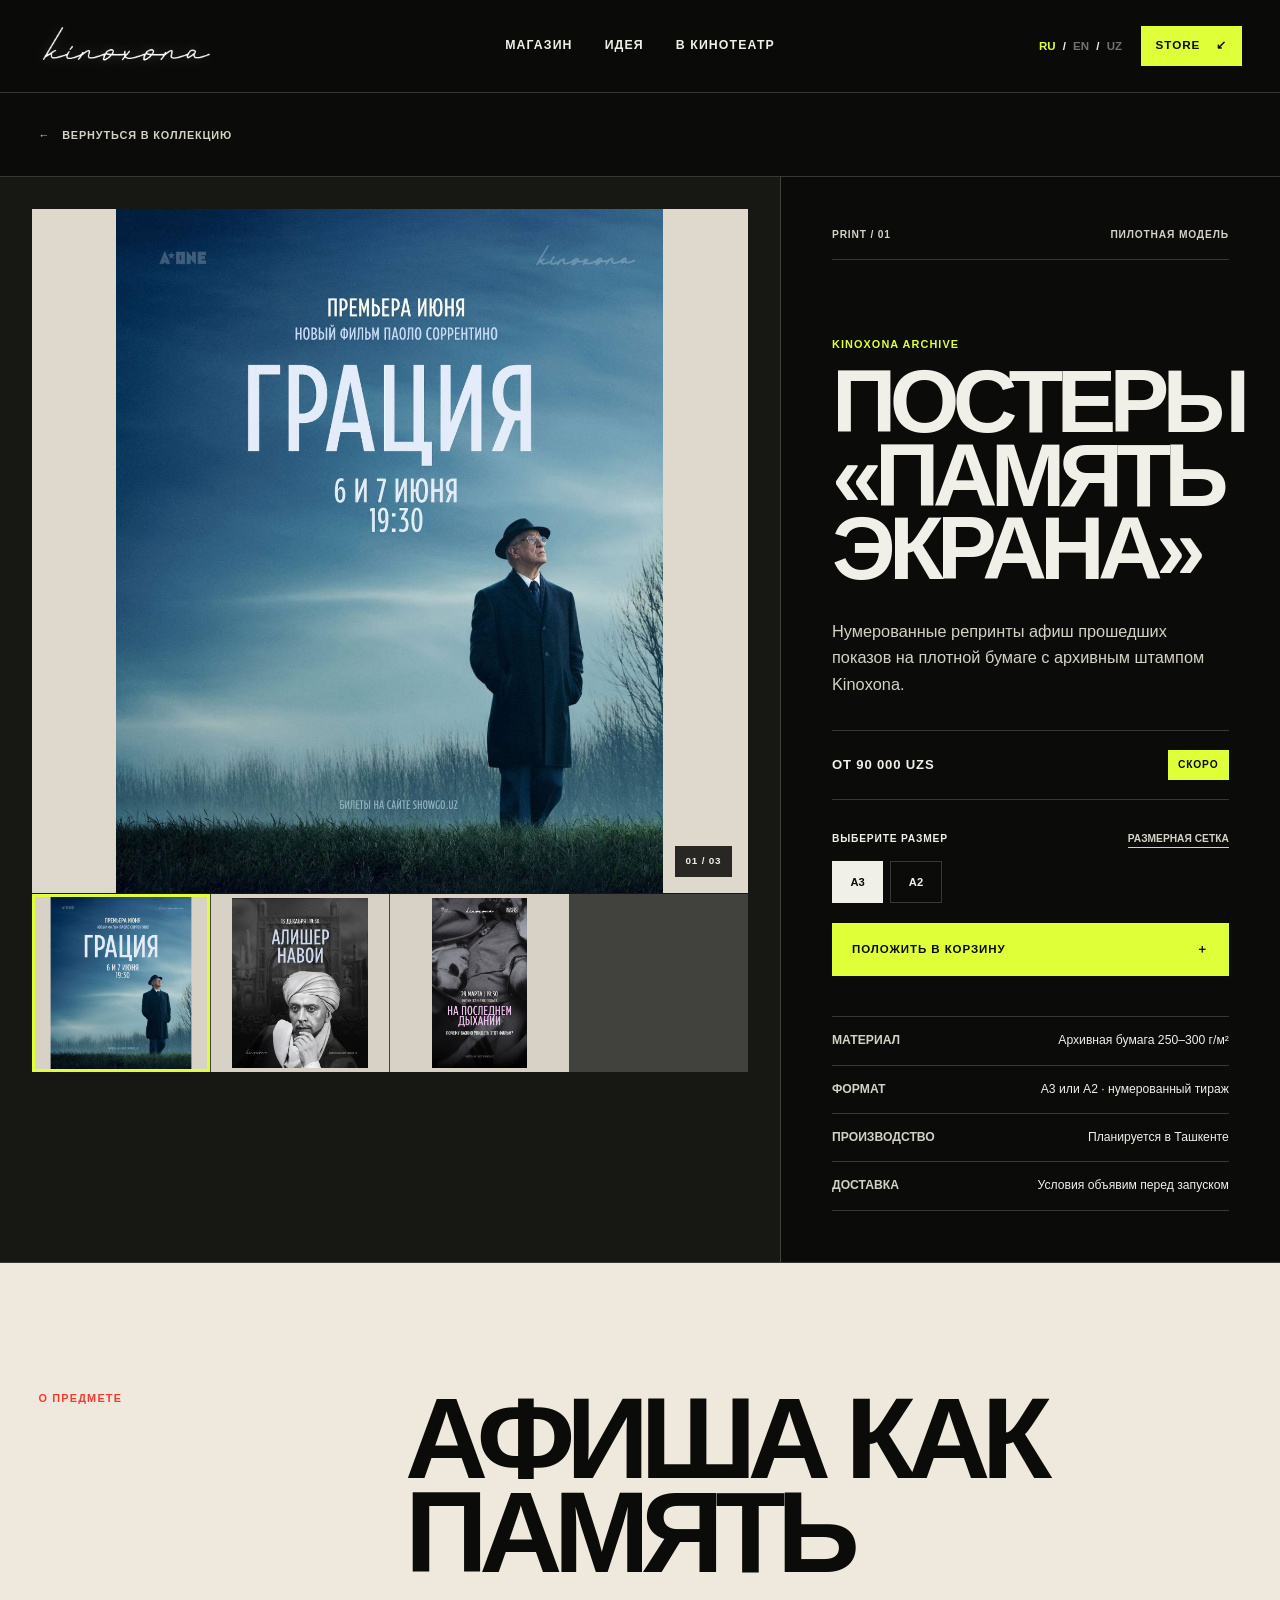
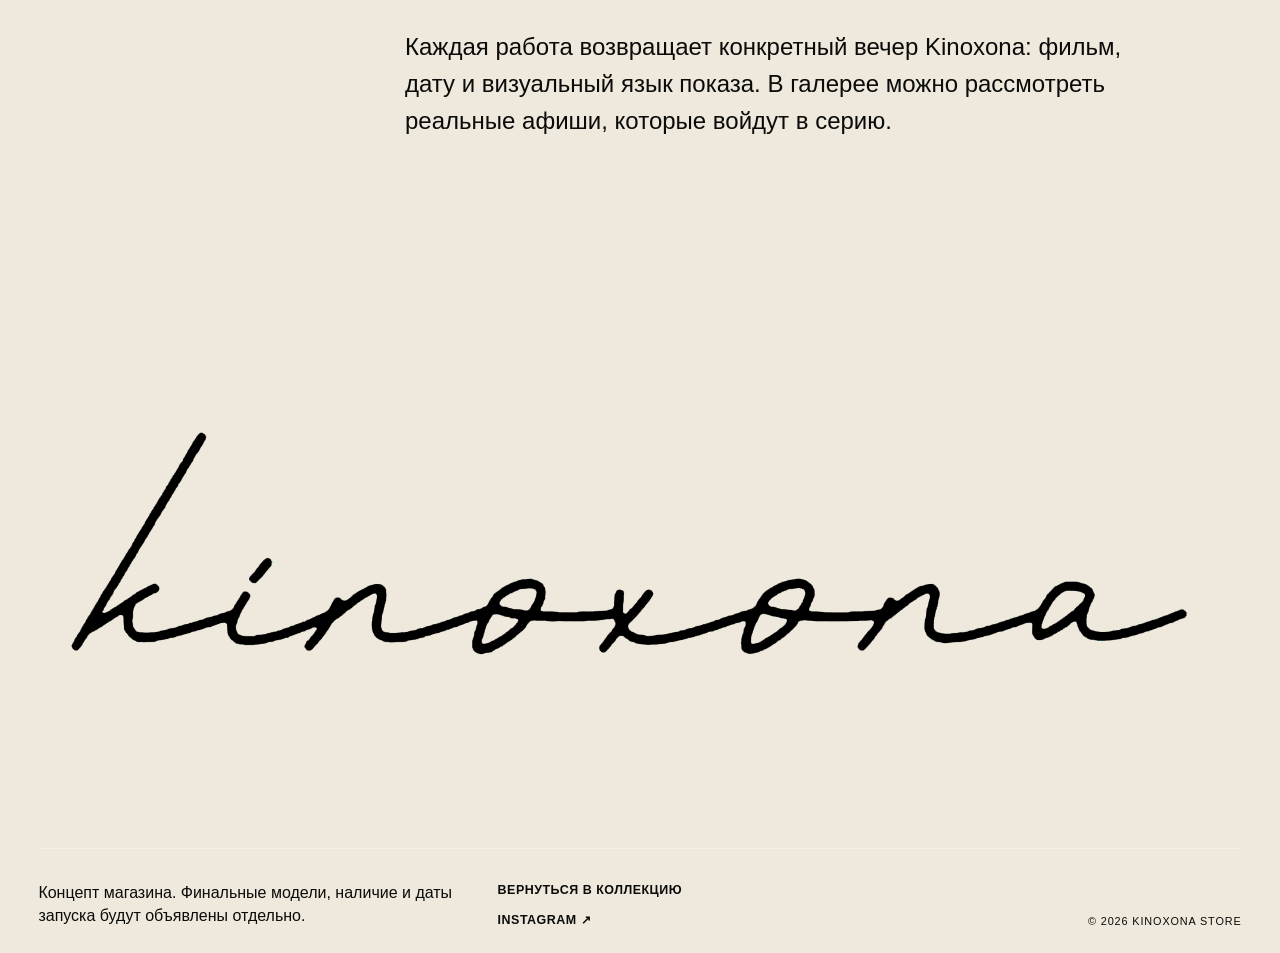
==== product.html @ d168707f "Собрать магазин в три fashion-карточки в ряд" ====
<!doctype html>
<html lang="ru">
  <head>
    <meta charset="UTF-8" />
    <meta name="viewport" content="width=device-width, initial-scale=1.0" />
    <meta name="description" content="Карточка товара Kinoxona Store." />
    <meta name="theme-color" content="#0b0b09" />
    <title>Kinoxona Store — товар</title>
    <link rel="icon" href="assets/kinoxona-logo.png" type="image/png" />
    <link rel="stylesheet" href="styles.css" />
    <link rel="stylesheet" href="store.css?v=20260822-2" />
    <link rel="stylesheet" href="product.css?v=20260822-1" />
    <script src="product.js?v=20260822-1" defer></script>
  </head>
  <body class="store-page product-page">
    <a class="skip-link" href="#product-main" data-i18n="skipContent">К содержанию</a>

    <header class="site-header store-header is-scrolled" data-header>
      <a class="brand" href="index.html" aria-label="Kinoxona — на главную" data-i18n-aria="homeLabel">
        <img src="assets/kinoxona-logo.png" alt="Kinoxona" />
      </a>

      <button class="menu-toggle" type="button" aria-expanded="false" aria-controls="product-nav">
        <span></span><span></span>
        <span class="sr-only" data-i18n="openMenu">Открыть меню</span>
      </button>

      <nav class="main-nav" id="product-nav" aria-label="Основная навигация" data-i18n-aria="mainNavigation">
        <a href="store.html#collection" data-i18n="navStore">Магазин</a>
        <a href="store.html#idea" data-i18n="navIdea">Идея</a>
        <a href="index.html" data-i18n="navCinema">В кинотеатр</a>
      </nav>

      <div class="header-actions">
        <div class="language-switch" aria-label="Language selection">
          <button class="language-button is-active" type="button" data-lang="ru">RU</button>
          <span>/</span>
          <button class="language-button" type="button" data-lang="en">EN</button>
          <span>/</span>
          <button class="language-button" type="button" data-lang="uz">UZ</button>
        </div>
        <a class="ticket-link" href="store.html#collection">
          <span data-i18n="backStoreShort">Store</span>
          <span aria-hidden="true">↙</span>
        </a>
      </div>
    </header>

    <main id="product-main">
      <a class="product-back" href="store.html#collection">
        <span aria-hidden="true">←</span>
        <span data-i18n="backStore">Вернуться в коллекцию</span>
      </a>

      <section class="product-detail" aria-labelledby="product-title">
        <div class="product-gallery" aria-label="Галерея товара" data-i18n-aria="galleryLabel">
          <div class="product-main-image">
            <img id="product-image" src="" alt="" />
            <span class="product-image-count" id="product-image-count">01 / 01</span>
          </div>
          <div class="product-thumbnails" id="product-thumbnails"></div>
        </div>

        <aside class="product-summary">
          <div class="product-summary-meta">
            <span id="product-code">Wear / 09</span>
            <span data-i18n="pilotStatus">Пилотная модель</span>
          </div>
          <p class="product-brand" id="product-brand">Kinoxona Store</p>
          <h1 id="product-title">Товар</h1>
          <p class="product-description" id="product-description"></p>

          <div class="product-price-row">
            <strong id="product-price"></strong>
            <span data-i18n="comingSoon">Скоро</span>
          </div>

          <div class="product-options" id="product-options">
            <div class="product-options-label">
              <span data-i18n="chooseOption">Выберите размер</span>
              <button type="button" data-i18n="sizeGuide">Размерная сетка</button>
            </div>
            <div class="product-option-list" id="product-option-list"></div>
          </div>

          <button class="product-cart-button" id="product-cart-button" type="button">
            <span data-i18n="addToCart">Положить в корзину</span>
            <span aria-hidden="true">＋</span>
          </button>
          <p class="product-cart-note" id="product-cart-note" aria-live="polite" hidden></p>

          <dl class="product-specs">
            <div><dt data-i18n="materialLabel">Материал</dt><dd id="product-material"></dd></div>
            <div><dt data-i18n="formatLabel">Формат</dt><dd id="product-format"></dd></div>
            <div><dt data-i18n="productionLabel">Производство</dt><dd data-i18n="productionValue">Планируется в Ташкенте</dd></div>
            <div><dt data-i18n="deliveryLabel">Доставка</dt><dd data-i18n="deliveryValue">Условия объявим перед запуском</dd></div>
          </dl>
        </aside>
      </section>

      <section class="product-editorial">
        <p class="store-overline" data-i18n="aboutObject">О предмете</p>
        <h2 id="product-story-title"></h2>
        <p id="product-story"></p>
      </section>
    </main>

    <footer class="site-footer store-footer product-footer-site">
      <div class="footer-logo"><img src="assets/kinoxona-logo.png" alt="Kinoxona" /></div>
      <p data-i18n="footerCopy">Концепт магазина. Финальные модели, наличие и даты запуска будут объявлены отдельно.</p>
      <div class="footer-links">
        <a href="store.html#collection" data-i18n="backStore">Вернуться в коллекцию</a>
        <a href="https://www.instagram.com/kinoxona_tfs/" target="_blank" rel="noreferrer">Instagram ↗</a>
      </div>
      <p class="copyright">© <span id="year"></span> Kinoxona Store</p>
    </footer>
  </body>
</html>
---- styles.css ----
:root {
  --ink: #0b0b09;
  --ink-soft: #161612;
  --paper: #f0efe8;
  --paper-muted: #d4d1c5;
  --acid: #dfff38;
  --red: #ff533d;
  --blue: #5558ff;
  --line-dark: rgba(255, 255, 255, 0.18);
  --line-light: rgba(11, 11, 9, 0.2);
  --display: "Arial Narrow", "Helvetica Neue", Arial, sans-serif;
  --body: "Helvetica Neue", Helvetica, Arial, sans-serif;
  --page-pad: clamp(1rem, 3vw, 3.25rem);
  --radius: 0.35rem;
}

* {
  box-sizing: border-box;
}

html {
  scroll-behavior: smooth;
}

body {
  margin: 0;
  background: var(--ink);
  color: var(--paper);
  font-family: var(--body);
  font-size: 16px;
  line-height: 1.45;
  overflow-x: hidden;
}

body.menu-open {
  overflow: hidden;
}

a {
  color: inherit;
  text-decoration: none;
}

button {
  color: inherit;
  font: inherit;
}

img {
  display: block;
  max-width: 100%;
}

.sr-only {
  position: absolute;
  width: 1px;
  height: 1px;
  padding: 0;
  margin: -1px;
  overflow: hidden;
  clip: rect(0, 0, 0, 0);
  white-space: nowrap;
  border: 0;
}

.skip-link {
  position: fixed;
  z-index: 1000;
  top: 0.75rem;
  left: 0.75rem;
  padding: 0.75rem 1rem;
  background: var(--acid);
  color: var(--ink);
  transform: translateY(-150%);
  transition: transform 180ms ease;
}

.skip-link:focus {
  transform: translateY(0);
}

.site-header {
  position: fixed;
  z-index: 100;
  inset: 0 0 auto;
  min-height: 5rem;
  display: grid;
  grid-template-columns: minmax(9rem, 1fr) auto minmax(9rem, 1fr);
  align-items: center;
  gap: 2rem;
  padding: 1rem var(--page-pad);
  border-bottom: 1px solid transparent;
  transition: background-color 250ms ease, border-color 250ms ease, min-height 250ms ease;
}

.site-header.is-scrolled {
  min-height: 4.25rem;
  background: rgba(11, 11, 9, 0.92);
  border-color: var(--line-dark);
  backdrop-filter: blur(14px);
}

.brand {
  width: clamp(8.5rem, 14vw, 13rem);
}

.brand img {
  width: 100%;
  filter: drop-shadow(0 0 0.35rem rgba(255, 255, 255, 0.22));
}

.main-nav {
  display: flex;
  align-items: center;
  gap: clamp(1rem, 2.5vw, 2.5rem);
  font-size: 0.77rem;
  font-weight: 700;
  letter-spacing: 0.09em;
  text-transform: uppercase;
}

.main-nav a,
.footer-links a {
  position: relative;
}

.main-nav a::after,
.footer-links a::after {
  position: absolute;
  content: "";
  right: 0;
  bottom: -0.3rem;
  left: 0;
  height: 1px;
  background: currentColor;
  transform: scaleX(0);
  transform-origin: right;
  transition: transform 220ms ease;
}

.main-nav a:hover::after,
.main-nav a:focus-visible::after,
.footer-links a:hover::after,
.footer-links a:focus-visible::after {
  transform: scaleX(1);
  transform-origin: left;
}

.header-actions {
  justify-self: end;
  display: flex;
  align-items: center;
  gap: 1rem;
}

.language-switch {
  display: flex;
  align-items: center;
  gap: 0.25rem;
  font-size: 0.72rem;
  font-weight: 700;
}

.language-button {
  padding: 0.2rem;
  border: 0;
  background: none;
  opacity: 0.45;
  cursor: pointer;
}

.language-button.is-active {
  opacity: 1;
  color: var(--acid);
}

.ticket-link {
  display: inline-flex;
  align-items: center;
  gap: 1rem;
  min-height: 2.5rem;
  padding: 0 0.9rem;
  background: var(--acid);
  color: var(--ink);
  font-size: 0.73rem;
  font-weight: 800;
  letter-spacing: 0.08em;
  text-transform: uppercase;
  transition: background-color 180ms ease, transform 180ms ease;
}

.ticket-link:hover {
  background: var(--paper);
  transform: translateY(-2px);
}

.menu-toggle {
  display: none;
}

.hero {
  position: relative;
  min-height: 100svh;
  display: flex;
  flex-direction: column;
  justify-content: space-between;
  padding: 7rem var(--page-pad) 2rem;
  overflow: hidden;
  background:
    linear-gradient(120deg, transparent 0 68%, rgba(223, 255, 56, 0.05) 68% 69%, transparent 69%),
    radial-gradient(circle at 74% 24%, rgba(85, 88, 255, 0.2), transparent 29%),
    var(--ink);
}

.hero::before {
  position: absolute;
  content: "";
  inset: 0;
  pointer-events: none;
  opacity: 0.14;
  background-image: url("data:image/svg+xml,%3Csvg viewBox='0 0 180 180' xmlns='http://www.w3.org/2000/svg'%3E%3Cfilter id='n'%3E%3CfeTurbulence type='fractalNoise' baseFrequency='.9' numOctaves='4' stitchTiles='stitch'/%3E%3C/filter%3E%3Crect width='100%25' height='100%25' filter='url(%23n)' opacity='.36'/%3E%3C/svg%3E");
  mix-blend-mode: soft-light;
}

.hero-glow {
  position: absolute;
  width: 34vw;
  aspect-ratio: 1;
  top: 14%;
  right: -8vw;
  border: 1px solid rgba(223, 255, 56, 0.7);
  border-radius: 50%;
  box-shadow:
    0 0 4rem rgba(223, 255, 56, 0.18),
    inset 0 0 5rem rgba(223, 255, 56, 0.12);
}

.hero-glow::before,
.hero-glow::after {
  position: absolute;
  content: "";
  inset: 12%;
  border: 1px solid rgba(240, 239, 232, 0.25);
  border-radius: inherit;
}

.hero-glow::after {
  inset: 31%;
  background: var(--red);
  border: 0;
  box-shadow: 0 0 4rem rgba(255, 83, 61, 0.65);
}

.hero-meta {
  position: relative;
  z-index: 1;
  display: grid;
  grid-template-columns: 1fr auto 1fr;
  align-items: center;
  gap: 2rem;
  padding-top: 1rem;
  color: rgba(240, 239, 232, 0.65);
  font-size: 0.67rem;
  font-weight: 700;
  letter-spacing: 0.12em;
  text-transform: uppercase;
}

.hero-meta span:last-child {
  justify-self: end;
}

.hero-title {
  position: relative;
  z-index: 2;
  width: min(100%, 93rem);
  margin: auto 0;
}

.eyebrow {
  margin: 0 0 1.5rem;
  font-size: 0.7rem;
  font-weight: 800;
  letter-spacing: 0.14em;
  line-height: 1.3;
  text-transform: uppercase;
}

.hero-title .eyebrow {
  max-width: 28rem;
  color: var(--acid);
}

.hero h1 {
  margin: 0;
  font-family: var(--display);
  font-size: clamp(3.8rem, 9.9vw, 10.6rem);
  font-stretch: condensed;
  font-weight: 900;
  letter-spacing: -0.075em;
  line-height: 0.72;
  text-transform: uppercase;
}

.hero h1 span {
  display: block;
}

.hero h1 span:nth-child(2),
.hero h1 span:nth-child(4) {
  margin-left: 11vw;
}

.hero h1 .outline {
  color: transparent;
  -webkit-text-stroke: 1.5px var(--paper);
}

.hero h1 .accent {
  color: var(--red);
}

.hero-bottom {
  position: relative;
  z-index: 2;
  display: grid;
  grid-template-columns: minmax(14rem, 30rem) auto;
  align-items: end;
  justify-content: space-between;
  gap: 2rem;
  padding-top: 2rem;
  border-top: 1px solid var(--line-dark);
}

.hero-bottom > p {
  margin: 0;
  color: rgba(240, 239, 232, 0.72);
}

.hero-cta {
  display: flex;
  gap: 0.65rem;
}

.button {
  display: inline-flex;
  min-height: 3.25rem;
  align-items: center;
  justify-content: space-between;
  gap: 2rem;
  padding: 0 1rem;
  border: 1px solid currentColor;
  border-radius: 0;
  font-size: 0.71rem;
  font-weight: 800;
  letter-spacing: 0.1em;
  text-transform: uppercase;
  cursor: pointer;
  transition: color 180ms ease, background-color 180ms ease, transform 180ms ease;
}

.button:hover,
.button:focus-visible {
  transform: translateY(-3px);
}

.button-primary {
  border-color: var(--acid);
  background: var(--acid);
  color: var(--ink);
}

.button-primary:hover {
  background: var(--paper);
  border-color: var(--paper);
}

.button-ghost {
  color: var(--paper);
}

.button-ghost:hover {
  background: var(--paper);
  color: var(--ink);
}

.button-dark {
  border-color: var(--ink);
  background: var(--ink);
  color: var(--paper);
}

.button-dark:hover {
  background: var(--blue);
  border-color: var(--blue);
}

.ticker {
  position: relative;
  z-index: 4;
  width: 100%;
  overflow: hidden;
  background: var(--acid);
  color: var(--ink);
  border-top: 1px solid var(--ink);
  border-bottom: 1px solid var(--ink);
  font-family: var(--display);
  font-size: clamp(1.1rem, 2.3vw, 2rem);
  font-weight: 900;
  letter-spacing: -0.02em;
  line-height: 1;
  text-transform: uppercase;
}

.ticker-track {
  width: max-content;
  display: flex;
  animation: ticker 28s linear infinite;
}

.ticker span {
  display: block;
  padding: 0.75rem 1rem 0.65rem 0;
}

@keyframes ticker {
  to {
    transform: translateX(-50%);
  }
}

.section-dark,
.section-light,
.section-red {
  position: relative;
  padding: clamp(5rem, 10vw, 10rem) var(--page-pad);
}

.section-dark {
  background: var(--ink);
  color: var(--paper);
}

.section-light {
  background: var(--paper);
  color: var(--ink);
}

.section-red {
  background: var(--red);
  color: var(--ink);
}

.section-heading {
  display: grid;
  grid-template-columns: 4rem minmax(0, 1fr) minmax(14rem, 25rem);
  gap: clamp(1.5rem, 4vw, 5rem);
  align-items: start;
  padding-bottom: clamp(3rem, 7vw, 6rem);
}

.section-number {
  margin: 0;
  font-size: 0.7rem;
  font-weight: 800;
  letter-spacing: 0.12em;
}

.section-heading h2 {
  margin: 0;
  font-family: var(--display);
  font-size: clamp(3rem, 7vw, 7.7rem);
  font-weight: 900;
  letter-spacing: -0.07em;
  line-height: 0.82;
  text-transform: uppercase;
}

.section-heading .eyebrow {
  color: currentColor;
  opacity: 0.64;
}

.section-intro {
  align-self: end;
  margin: 0;
  font-size: clamp(1rem, 1.5vw, 1.25rem);
}

.program-feature {
  display: grid;
  grid-template-columns: minmax(18rem, 0.9fr) minmax(20rem, 1.1fr);
  border-top: 1px solid var(--line-dark);
  border-bottom: 1px solid var(--line-dark);
}

.program-poster {
  position: relative;
  margin: 0;
  min-height: clamp(30rem, 52vw, 48rem);
  overflow: hidden;
  background: var(--blue);
  color: var(--paper);
}

.program-poster-photo {
  background: var(--ink-soft);
}

.program-poster-photo img {
  position: absolute;
  inset: 0;
  width: 100%;
  height: 100%;
  object-fit: cover;
}

.program-poster-photo::before {
  z-index: 1;
  opacity: 0.2;
  mix-blend-mode: soft-light;
}

.program-poster-photo::after {
  position: absolute;
  z-index: 2;
  content: "";
  inset: 0;
  background: linear-gradient(180deg, transparent 55%, rgba(11, 11, 9, 0.82));
  pointer-events: none;
}

.program-poster-photo figcaption {
  position: absolute;
  z-index: 3;
  right: 1.25rem;
  bottom: 1.25rem;
  left: 1.25rem;
  color: var(--paper);
  font-size: 0.67rem;
  font-weight: 800;
  letter-spacing: 0.12em;
  text-transform: uppercase;
}

.program-poster::before {
  position: absolute;
  content: "";
  inset: 0;
  background:
    repeating-linear-gradient(90deg, transparent 0 8%, rgba(255, 255, 255, 0.12) 8% calc(8% + 1px)),
    repeating-linear-gradient(0deg, transparent 0 8%, rgba(255, 255, 255, 0.1) 8% calc(8% + 1px));
}

.program-poster strong {
  position: absolute;
  z-index: 2;
  bottom: 1.25rem;
  left: 1.25rem;
  font-family: var(--display);
  font-size: clamp(5rem, 12vw, 12rem);
  font-weight: 900;
  letter-spacing: -0.1em;
  line-height: 0.66;
}

.program-poster small {
  position: absolute;
  z-index: 2;
  top: 1.25rem;
  right: 1.25rem;
  font-size: 0.7rem;
  font-weight: 800;
  letter-spacing: 0.15em;
}

.poster-orbit {
  position: absolute;
  z-index: 1;
  border: 2px solid var(--acid);
  border-radius: 50%;
}

.orbit-one {
  width: 70%;
  aspect-ratio: 1;
  top: 7%;
  right: -25%;
}

.orbit-two {
  width: 36%;
  aspect-ratio: 1;
  top: 22%;
  right: -8%;
}

.poster-dot {
  position: absolute;
  z-index: 2;
  width: 17%;
  aspect-ratio: 1;
  top: 31%;
  right: 1.5%;
  background: var(--red);
  border-radius: 50%;
  box-shadow: 0 0 3rem rgba(255, 83, 61, 0.62);
}

.program-info {
  display: flex;
  flex-direction: column;
  justify-content: center;
  padding: clamp(2rem, 6vw, 7rem);
}

.program-kicker {
  margin: 0 0 1rem;
  color: var(--acid);
  font-size: 0.7rem;
  font-weight: 800;
  letter-spacing: 0.15em;
  text-transform: uppercase;
}

.program-info h3 {
  max-width: 15ch;
  margin: 0 0 2rem;
  font-family: var(--display);
  font-size: clamp(2.8rem, 5vw, 6rem);
  font-weight: 900;
  letter-spacing: -0.065em;
  line-height: 0.86;
  text-transform: uppercase;
}

.program-info > p:not(.program-kicker) {
  max-width: 39rem;
  margin: 0 0 3rem;
  color: rgba(240, 239, 232, 0.7);
  font-size: clamp(1rem, 1.45vw, 1.25rem);
}

.program-details {
  display: grid;
  grid-template-columns: repeat(3, 1fr);
  margin-bottom: 3rem;
  border-top: 1px solid var(--line-dark);
  border-bottom: 1px solid var(--line-dark);
}

.program-details div {
  padding: 1.1rem 1rem 1.1rem 0;
}

.program-details div + div {
  padding-left: 1rem;
  border-left: 1px solid var(--line-dark);
}

.program-details span,
.detail-label {
  display: block;
  margin-bottom: 0.55rem;
  color: rgba(240, 239, 232, 0.5);
  font-size: 0.63rem;
  font-weight: 800;
  letter-spacing: 0.12em;
  text-transform: uppercase;
}

.program-details strong {
  display: block;
  font-size: 0.88rem;
}

.text-link {
  width: fit-content;
  display: flex;
  align-items: center;
  gap: 2rem;
  padding-bottom: 0.35rem;
  border-bottom: 1px solid;
  color: var(--acid);
  font-size: 0.72rem;
  font-weight: 800;
  letter-spacing: 0.11em;
  text-transform: uppercase;
}

.archive-grid {
  display: grid;
  grid-template-columns: repeat(3, minmax(0, 1fr));
  border-top: 1px solid var(--line-light);
  border-left: 1px solid var(--line-light);
}

.screening-card {
  position: relative;
  width: 100%;
  min-height: clamp(25rem, 38vw, 38rem);
  display: flex;
  flex-direction: column;
  justify-content: space-between;
  padding: 1.1rem;
  overflow: hidden;
  appearance: none;
  border-top: 0;
  border-left: 0;
  border-right: 1px solid var(--line-light);
  border-bottom: 1px solid var(--line-light);
  border-radius: 0;
  color: var(--paper);
  cursor: pointer;
  font: inherit;
  isolation: isolate;
  text-align: left;
}

.screening-card:focus-visible {
  z-index: 3;
  outline: 3px solid var(--acid);
  outline-offset: -3px;
}

.screening-card::before,
.screening-card::after {
  position: absolute;
  content: "";
  z-index: -1;
}

.screening-card::before {
  inset: 0;
  background: var(--card-color, var(--blue));
}

.screening-card::after {
  width: 78%;
  aspect-ratio: 1;
  right: -31%;
  bottom: 15%;
  border: 2px solid var(--card-accent, var(--acid));
  border-radius: 50%;
  box-shadow: 0 0 0 2rem rgba(255, 255, 255, 0.04), 0 0 0 5rem rgba(255, 255, 255, 0.025);
}

.screening-card:nth-child(4n + 1) {
  --card-color: #4b4ef2;
  --card-accent: #dfff38;
}

.screening-card:nth-child(4n + 2) {
  --card-color: #e54632;
  --card-accent: #11110e;
}

.screening-card:nth-child(4n + 3) {
  --card-color: #171711;
  --card-accent: #dfff38;
}

.screening-card:nth-child(4n + 4) {
  --card-color: #d8ff40;
  --card-accent: #5558ff;
  color: var(--ink);
}

.screening-card-photo {
  background: var(--ink);
  color: var(--paper);
}

.screening-card-photo::before {
  background: transparent;
}

.screening-card-photo::after {
  display: none;
}

.card-image,
.card-shade {
  position: absolute;
  inset: 0;
  width: 100%;
  height: 100%;
}

.card-image {
  z-index: 0;
  object-fit: cover;
  transition: transform 600ms cubic-bezier(0.22, 1, 0.36, 1);
}

.card-shade {
  z-index: 1;
  background: linear-gradient(180deg, rgba(11, 11, 9, 0.36), rgba(11, 11, 9, 0.04) 35%, rgba(11, 11, 9, 0.88));
}

.screening-card-photo:hover .card-image {
  transform: scale(1.035);
}

.screening-card-photo.image-missing::before {
  background: var(--card-color, var(--blue));
}

.screening-card-photo.image-missing::after {
  display: block;
}

.screening-card.image-missing .card-image,
.screening-card.image-missing .card-shade {
  display: none;
}

.card-top,
.card-bottom {
  position: relative;
  z-index: 2;
}

.card-top {
  display: flex;
  justify-content: space-between;
  gap: 1rem;
  font-size: 0.65rem;
  font-weight: 800;
  letter-spacing: 0.1em;
  text-transform: uppercase;
}

.card-index {
  opacity: 0.64;
}

.screening-card h3 {
  max-width: 10ch;
  margin: 0 0 0.75rem;
  font-family: var(--display);
  font-size: clamp(2.55rem, 4.5vw, 5.2rem);
  font-weight: 900;
  letter-spacing: -0.075em;
  line-height: 0.82;
  overflow-wrap: anywhere;
  text-transform: uppercase;
}

.card-meta {
  max-width: 85%;
  margin: 0;
  font-size: 0.84rem;
}

.card-open {
  display: inline-block;
  margin-top: 1rem;
  font-size: 0.62rem;
  font-weight: 800;
  letter-spacing: 0.08em;
  opacity: 0;
  text-transform: uppercase;
  transform: translateY(0.35rem);
  transition: opacity 180ms ease, transform 180ms ease;
}

.screening-card:hover .card-open,
.screening-card:focus-visible .card-open {
  opacity: 1;
  transform: translateY(0);
}

.card-note {
  display: inline-block;
  margin-bottom: 1rem;
  padding: 0.3rem 0.45rem;
  background: currentColor;
  color: var(--card-color, var(--blue));
  font-size: 0.58rem;
  font-weight: 800;
  letter-spacing: 0.09em;
  text-transform: uppercase;
}

.archive-actions {
  display: flex;
  align-items: center;
  justify-content: space-between;
  gap: 2rem;
  margin-top: 2rem;
}

.archive-actions p {
  max-width: 28rem;
  margin: 0;
  color: rgba(11, 11, 9, 0.57);
  font-size: 0.8rem;
}

body.dialog-open {
  overflow: hidden;
}

.screening-dialog {
  width: min(94vw, 78rem);
  max-width: none;
  max-height: min(92dvh, 58rem);
  padding: 0;
  overflow: auto;
  border: 0;
  background: var(--paper);
  color: var(--ink);
  box-shadow: 0 2rem 7rem rgba(0, 0, 0, 0.45);
}

.screening-dialog::backdrop {
  background: rgba(11, 11, 9, 0.78);
  backdrop-filter: blur(0.35rem);
}

.dialog-layout {
  display: grid;
  grid-template-columns: minmax(18rem, 0.82fr) minmax(0, 1.18fr);
  min-height: min(46rem, 88dvh);
}

.dialog-poster {
  position: relative;
  min-height: 34rem;
  margin: 0;
  overflow: hidden;
  background: var(--ink);
}

.dialog-poster img {
  position: absolute;
  inset: 0;
  width: 100%;
  height: 100%;
  object-fit: cover;
}

.dialog-content {
  position: relative;
  display: flex;
  flex-direction: column;
  padding: clamp(4.75rem, 7vw, 7rem) clamp(1.5rem, 5vw, 5.5rem) clamp(2rem, 5vw, 5rem);
}

.dialog-close {
  position: absolute;
  top: 1.25rem;
  right: 1.25rem;
  display: inline-flex;
  align-items: center;
  gap: 0.8rem;
  padding: 0;
  border: 0;
  background: transparent;
  color: inherit;
  cursor: pointer;
  font: inherit;
  font-size: 0.68rem;
  font-weight: 800;
  letter-spacing: 0.08em;
  text-transform: uppercase;
}

.dialog-close span:last-child {
  font-size: 2rem;
  font-weight: 400;
  line-height: 0.5;
}

.dialog-eyebrow {
  margin: 0 0 1.2rem;
  color: var(--red);
  font-size: 0.7rem;
  font-weight: 800;
  letter-spacing: 0.1em;
  text-transform: uppercase;
}

.screening-dialog h2 {
  max-width: 12ch;
  margin: 0;
  font-family: var(--display);
  font-size: clamp(3.3rem, 7vw, 7.5rem);
  font-weight: 900;
  letter-spacing: -0.075em;
  line-height: 0.82;
  overflow-wrap: anywhere;
  text-transform: uppercase;
}

.dialog-facts {
  display: grid;
  grid-template-columns: repeat(3, minmax(0, 1fr));
  gap: 1rem;
  margin: clamp(2.2rem, 5vw, 4.5rem) 0 0;
  padding: 1rem 0;
  border-top: 1px solid var(--line-dark);
  border-bottom: 1px solid var(--line-dark);
}

.dialog-facts div {
  min-width: 0;
}

.dialog-facts dt {
  margin-bottom: 0.35rem;
  font-size: 0.58rem;
  font-weight: 800;
  letter-spacing: 0.09em;
  opacity: 0.55;
  text-transform: uppercase;
}

.dialog-facts dd {
  margin: 0;
  font-size: 0.82rem;
  font-weight: 700;
}

.dialog-description {
  max-width: 42rem;
  margin: clamp(2rem, 4vw, 3rem) 0;
  font-size: clamp(1rem, 1.45vw, 1.25rem);
  line-height: 1.55;
}

.dialog-source {
  margin-top: auto;
  align-self: flex-start;
}

@media (max-width: 760px) {
  .card-open {
    opacity: 0.8;
    transform: none;
  }

  .screening-dialog {
    width: 96vw;
    max-height: 94dvh;
  }

  .dialog-layout {
    grid-template-columns: 1fr;
    min-height: 0;
  }

  .dialog-poster {
    min-height: 54vh;
  }

  .dialog-content {
    padding: 4.5rem 1.25rem 2rem;
  }

  .screening-dialog h2 {
    font-size: clamp(3.2rem, 17vw, 5.5rem);
  }

  .dialog-facts {
    grid-template-columns: 1fr 1fr;
  }

  .dialog-facts div:last-child {
    grid-column: 1 / -1;
  }
}

.about-grid {
  display: grid;
  grid-template-columns: minmax(18rem, 0.95fr) minmax(22rem, 1.05fr);
  gap: clamp(3rem, 8vw, 9rem);
  padding-top: 2rem;
  border-top: 1px solid rgba(11, 11, 9, 0.35);
}

.about-copy {
  max-width: 44rem;
}

.about-copy p {
  margin: 0 0 1.5rem;
  font-size: clamp(1rem, 1.5vw, 1.3rem);
}

.about-copy .lead {
  margin-bottom: 2.5rem;
  font-family: var(--display);
  font-size: clamp(2rem, 3.8vw, 4rem);
  font-weight: 800;
  letter-spacing: -0.045em;
  line-height: 0.98;
}

.facts {
  display: grid;
  grid-template-columns: repeat(2, 1fr);
  border-top: 1px solid rgba(11, 11, 9, 0.35);
  border-left: 1px solid rgba(11, 11, 9, 0.35);
}

.facts article {
  min-height: 13rem;
  display: flex;
  flex-direction: column;
  justify-content: space-between;
  padding: 1.25rem;
  border-right: 1px solid rgba(11, 11, 9, 0.35);
  border-bottom: 1px solid rgba(11, 11, 9, 0.35);
}

.facts strong {
  font-family: var(--display);
  font-size: clamp(4rem, 8vw, 8rem);
  font-weight: 900;
  letter-spacing: -0.08em;
  line-height: 0.8;
}

.facts span {
  max-width: 12rem;
  font-size: 0.76rem;
  font-weight: 700;
  letter-spacing: 0.05em;
  text-transform: uppercase;
}

.about-photo {
  position: relative;
  min-height: clamp(28rem, 58vw, 58rem);
  margin: clamp(4rem, 8vw, 8rem) 0 0;
  overflow: hidden;
  background: var(--ink);
}

.about-photo::after {
  position: absolute;
  content: "";
  inset: 0;
  background: linear-gradient(180deg, transparent 52%, rgba(11, 11, 9, 0.82));
}

.about-photo img {
  position: absolute;
  inset: 0;
  width: 100%;
  height: 100%;
  object-fit: cover;
}

.about-photo figcaption {
  position: absolute;
  z-index: 1;
  right: 1.25rem;
  bottom: 1.25rem;
  left: 1.25rem;
  color: var(--paper);
  font-size: 0.7rem;
  font-weight: 800;
  letter-spacing: 0.12em;
  text-transform: uppercase;
}

.manifesto {
  max-width: 15ch;
  margin: clamp(5rem, 11vw, 11rem) 0 0 auto;
  font-family: var(--display);
  font-size: clamp(2.8rem, 7vw, 8rem);
  font-weight: 900;
  letter-spacing: -0.07em;
  line-height: 0.9;
  text-align: right;
  text-transform: uppercase;
}

.visit-grid {
  display: grid;
  grid-template-columns: minmax(18rem, 1.15fr) minmax(18rem, 0.85fr);
  border-top: 1px solid var(--line-dark);
  border-bottom: 1px solid var(--line-dark);
}

.map-card {
  position: relative;
  min-height: clamp(30rem, 52vw, 48rem);
  overflow: hidden;
  background: var(--acid);
  color: var(--ink);
}

.map-lines {
  position: absolute;
  inset: -10%;
  opacity: 0.45;
  background:
    linear-gradient(28deg, transparent 0 21%, var(--ink) 21% 21.3%, transparent 21.3% 54%, var(--ink) 54% 54.25%, transparent 54.25%),
    linear-gradient(112deg, transparent 0 28%, var(--ink) 28% 28.25%, transparent 28.25% 69%, var(--ink) 69% 69.3%, transparent 69.3%),
    repeating-radial-gradient(circle at 63% 48%, transparent 0 3.5rem, var(--ink) 3.5rem 3.56rem, transparent 3.56rem 6.5rem);
}

.map-pin {
  position: absolute;
  z-index: 2;
  top: 47%;
  left: 62%;
  width: clamp(6rem, 10vw, 10rem);
  aspect-ratio: 1;
  display: grid;
  place-items: center;
  background: var(--red);
  border-radius: 50% 50% 50% 0;
  box-shadow: 0 0 3rem rgba(255, 83, 61, 0.45);
  transform: rotate(-45deg) translate(-50%, -50%);
  transform-origin: left top;
}

.map-pin span {
  width: 25%;
  aspect-ratio: 1;
  background: var(--ink);
  border-radius: 50%;
}

.map-card p,
.map-card a {
  position: absolute;
  z-index: 3;
  margin: 0;
  font-size: 0.72rem;
  font-weight: 800;
  letter-spacing: 0.1em;
  text-transform: uppercase;
}

.map-card p {
  top: 1.25rem;
  left: 1.25rem;
}

.map-card a {
  right: 1.25rem;
  bottom: 1.25rem;
  padding-bottom: 0.25rem;
  border-bottom: 1px solid;
}

.visit-details {
  display: grid;
  align-content: center;
  padding: clamp(2rem, 6vw, 7rem);
}

.visit-details > div {
  padding: 1.5rem 0;
  border-bottom: 1px solid var(--line-dark);
}

.visit-details p,
.visit-details a {
  margin: 0;
  font-size: clamp(1rem, 1.5vw, 1.25rem);
}

.visit-details > div:nth-child(2) a {
  font-family: var(--display);
  font-size: clamp(2rem, 3.5vw, 4rem);
  font-weight: 900;
  letter-spacing: -0.04em;
}

.visit-links {
  display: flex;
  flex-wrap: wrap;
  gap: 1rem 2rem;
  border-bottom: 0 !important;
}

.visit-links a {
  color: var(--acid);
  font-size: 0.72rem;
  font-weight: 800;
  letter-spacing: 0.1em;
  text-transform: uppercase;
}

.site-footer {
  display: grid;
  grid-template-columns: 1.2fr 1fr 1fr;
  gap: 2rem;
  padding: clamp(3rem, 7vw, 6rem) var(--page-pad) 1.5rem;
  background: var(--blue);
  color: var(--paper);
}

.footer-logo {
  grid-column: 1 / -1;
  padding-bottom: clamp(3rem, 7vw, 7rem);
  border-bottom: 1px solid rgba(255, 255, 255, 0.3);
}

.footer-logo img {
  width: 100%;
  filter: drop-shadow(0 0 1rem rgba(255, 255, 255, 0.25));
}

.site-footer > p {
  margin: 0;
}

.footer-links {
  display: flex;
  flex-direction: column;
  align-items: flex-start;
  gap: 0.75rem;
  font-size: 0.78rem;
  font-weight: 700;
  letter-spacing: 0.04em;
  text-transform: uppercase;
}

.copyright {
  align-self: end;
  justify-self: end;
  font-size: 0.68rem;
  letter-spacing: 0.08em;
  text-transform: uppercase;
}

.reveal {
  opacity: 0;
  transform: translateY(2rem);
  transition: opacity 650ms ease, transform 650ms cubic-bezier(0.22, 1, 0.36, 1);
}

.reveal.is-visible {
  opacity: 1;
  transform: translateY(0);
}

@media (max-width: 980px) {
  .site-header {
    grid-template-columns: 1fr auto 1fr;
  }

  .main-nav {
    gap: 1rem;
  }

  .main-nav a {
    font-size: 0.66rem;
  }

  .language-switch {
    position: fixed;
    right: 4.5rem;
    top: 1.15rem;
    z-index: 20;
    display: flex;
    padding: 0.25rem 0.4rem;
    background: rgba(10, 10, 10, 0.78);
    backdrop-filter: blur(8px);
  }

  .hero h1 span:nth-child(2),
  .hero h1 span:nth-child(4) {
    margin-left: 5vw;
  }

  .section-heading {
    grid-template-columns: 3rem 1fr;
  }

  .section-intro {
    grid-column: 2;
    max-width: 35rem;
  }

  .program-feature,
  .about-grid,
  .visit-grid {
    grid-template-columns: 1fr;
  }

  .program-poster,
  .map-card {
    min-height: 35rem;
  }

  .archive-grid {
    grid-template-columns: repeat(2, 1fr);
  }

  .screening-card {
    min-height: 34rem;
  }

  .about-photo {
    min-height: 42rem;
  }

  .manifesto {
    margin-left: 0;
    text-align: left;
  }
}

@media (max-width: 720px) {
  .site-header {
    min-height: 4.5rem;
    grid-template-columns: 1fr auto;
  }

  .brand {
    width: 9rem;
  }

  .menu-toggle {
    z-index: 102;
    width: 2.75rem;
    height: 2.75rem;
    display: grid;
    align-content: center;
    gap: 0.4rem;
    padding: 0.65rem;
    border: 1px solid var(--line-dark);
    background: var(--ink);
    cursor: pointer;
  }

  .menu-toggle span:not(.sr-only) {
    display: block;
    height: 1px;
    background: var(--paper);
    transition: transform 180ms ease;
  }

  .menu-toggle[aria-expanded="true"] span:first-child {
    transform: translateY(0.22rem) rotate(45deg);
  }

  .menu-toggle[aria-expanded="true"] span:nth-child(2) {
    transform: translateY(-0.22rem) rotate(-45deg);
  }

  .main-nav {
    position: fixed;
    z-index: 101;
    inset: 0;
    display: flex;
    flex-direction: column;
    align-items: flex-start;
    justify-content: center;
    gap: 0;
    padding: 6rem var(--page-pad);
    background: var(--blue);
    transform: translateX(100%);
    transition: transform 320ms cubic-bezier(0.22, 1, 0.36, 1);
  }

  .main-nav.is-open {
    transform: translateX(0);
  }

  .main-nav a {
    width: 100%;
    padding: 0.55rem 0;
    border-bottom: 1px solid rgba(255, 255, 255, 0.35);
    font-family: var(--display);
    font-size: clamp(2.7rem, 12vw, 5rem);
    font-weight: 900;
    letter-spacing: -0.06em;
    line-height: 1;
  }

  .header-actions {
    position: fixed;
    z-index: 103;
    top: 1.05rem;
    right: 4.5rem;
    display: flex;
  }

  .header-actions .language-switch {
    position: static;
  }

  .header-actions .ticket-link {
    display: none;
  }

  .hero {
    min-height: 52rem;
    padding-top: 6rem;
  }

  .hero-meta {
    grid-template-columns: 1fr 1fr;
    gap: 0.5rem;
  }

  .hero-meta span:nth-child(2) {
    display: none;
  }

  .hero h1 {
    font-size: clamp(3.25rem, 17vw, 6rem);
    line-height: 0.76;
  }

  .hero h1 span:nth-child(2),
  .hero h1 span:nth-child(4) {
    margin-left: 0;
  }

  .hero-glow {
    width: 70vw;
    top: 14%;
    right: -28vw;
  }

  .hero-bottom {
    grid-template-columns: 1fr;
  }

  .hero-cta {
    flex-direction: column;
  }

  .button {
    width: 100%;
  }

  .section-heading {
    grid-template-columns: 2rem 1fr;
  }

  .section-heading h2 {
    font-size: clamp(3rem, 16vw, 5.8rem);
  }

  .section-intro {
    grid-column: 1 / -1;
    padding-left: 2rem;
  }

  .program-poster,
  .map-card {
    min-height: 29rem;
  }

  .program-info {
    padding: 2rem 0;
  }

  .program-details {
    grid-template-columns: 1fr;
  }

  .program-details div + div {
    padding-left: 0;
    border-top: 1px solid var(--line-dark);
    border-left: 0;
  }

  .archive-grid {
    grid-template-columns: 1fr;
  }

  .screening-card {
    min-height: 33rem;
  }

  .about-photo {
    min-height: 32rem;
  }

  .archive-actions {
    align-items: flex-start;
    flex-direction: column;
  }

  .facts {
    grid-template-columns: 1fr;
  }

  .facts article {
    min-height: 10rem;
  }

  .visit-details {
    padding: 2rem 0;
  }

  .site-footer {
    grid-template-columns: 1fr;
  }

  .footer-logo {
    padding-bottom: 3rem;
  }

  .copyright {
    justify-self: start;
  }
}

@media (prefers-reduced-motion: reduce) {
  *,
  *::before,
  *::after {
    scroll-behavior: auto !important;
    animation-duration: 0.001ms !important;
    animation-iteration-count: 1 !important;
    transition-duration: 0.001ms !important;
  }

  .reveal {
    opacity: 1;
    transform: none;
  }
}
---- store.css ----
.store-page {
  --store-blue: #243ff3;
  --store-red: #f23b2f;
  --store-cream: #eee9dc;
  background: var(--ink);
}

.store-page .site-header {
  background: linear-gradient(to bottom, rgba(5, 5, 5, 0.82), transparent);
}

.store-page .site-header.is-scrolled {
  background: rgba(11, 11, 9, 0.94);
}

.store-hero {
  position: relative;
  min-height: min(64rem, 100svh);
  display: grid;
  grid-template-columns: minmax(0, 1.2fr) minmax(18rem, 0.8fr);
  align-items: end;
  padding: 8rem var(--page-pad) 2.25rem;
  overflow: hidden;
  background: #050505;
}

.store-hero-image,
.store-hero-overlay {
  position: absolute;
  inset: 0;
  width: 100%;
  height: 100%;
}

.store-hero-image {
  object-fit: cover;
  object-position: center;
}

.store-hero-overlay {
  background:
    linear-gradient(90deg, rgba(4, 4, 4, 0.98) 0%, rgba(4, 4, 4, 0.82) 28%, rgba(4, 4, 4, 0.08) 68%),
    linear-gradient(0deg, rgba(4, 4, 4, 0.72) 0%, transparent 42%);
}

.store-hero-copy,
.store-hero-meta {
  position: relative;
  z-index: 2;
}

.store-hero-copy {
  max-width: 58rem;
  padding: 3rem 0;
}

.store-kicker {
  display: inline-flex;
  align-items: center;
  gap: 0.65rem;
  margin-bottom: clamp(3rem, 9vh, 7rem);
  padding: 0.55rem 0.75rem;
  border: 1px solid rgba(255, 255, 255, 0.45);
  font-size: 0.62rem;
  font-weight: 800;
  letter-spacing: 0.09em;
  text-transform: uppercase;
}

.status-dot {
  width: 0.45rem;
  height: 0.45rem;
  border-radius: 50%;
  background: var(--acid);
  box-shadow: 0 0 0.8rem var(--acid);
}

.store-overline {
  margin: 0 0 1rem;
  color: var(--acid);
  font-size: 0.68rem;
  font-weight: 800;
  letter-spacing: 0.11em;
  text-transform: uppercase;
}

.store-hero h1,
.store-idea h2,
.store-collection-heading h2,
.store-cta h2 {
  margin: 0;
  font-family: var(--display);
  font-weight: 900;
  letter-spacing: -0.075em;
  line-height: 0.82;
  text-transform: uppercase;
}

.store-hero h1 {
  max-width: 10ch;
  font-size: clamp(4.4rem, 10.7vw, 10rem);
}

.store-hero-text {
  max-width: 35rem;
  margin: 2.2rem 0;
  font-size: clamp(1.05rem, 1.7vw, 1.45rem);
  line-height: 1.45;
}

.store-button {
  display: inline-flex;
  min-width: min(100%, 19rem);
  align-items: center;
  justify-content: space-between;
  gap: 2rem;
  padding: 1rem 1.15rem;
  background: var(--acid);
  color: var(--ink);
  font-size: 0.72rem;
  font-weight: 800;
  letter-spacing: 0.07em;
  text-transform: uppercase;
  transition: background-color 180ms ease, transform 180ms ease;
}

.store-button:hover,
.store-button:focus-visible {
  background: var(--paper);
  transform: translateY(-0.15rem);
}

.store-hero-meta {
  justify-self: end;
  display: grid;
  gap: 0.5rem;
  padding: 1rem 0;
  text-align: right;
  font-size: 0.63rem;
  font-weight: 800;
  letter-spacing: 0.1em;
  text-transform: uppercase;
}

.store-ticker {
  overflow: hidden;
  border-top: 1px solid var(--line-dark);
  border-bottom: 1px solid var(--line-dark);
  background: var(--store-red);
  color: var(--ink);
  font-family: var(--display);
  font-size: clamp(1.5rem, 3vw, 3.2rem);
  font-weight: 900;
  letter-spacing: -0.04em;
  line-height: 1;
  white-space: nowrap;
}

.store-ticker div {
  width: max-content;
  padding: 0.7rem 0;
  animation: storeTicker 28s linear infinite;
}

@keyframes storeTicker {
  to { transform: translateX(-50%); }
}

.store-idea {
  padding: clamp(5rem, 10vw, 10rem) var(--page-pad);
  background: var(--store-cream);
  color: var(--ink);
}

.store-section-label {
  display: flex;
  gap: 2rem;
  font-size: 0.68rem;
  font-weight: 800;
  letter-spacing: 0.09em;
  text-transform: uppercase;
}

.store-section-label span:first-child {
  color: var(--store-red);
}

.store-idea-copy {
  display: grid;
  grid-template-columns: minmax(18rem, 1.25fr) minmax(18rem, 0.75fr);
  gap: clamp(3rem, 8vw, 9rem);
  align-items: end;
  margin-top: clamp(3rem, 7vw, 7rem);
}

.store-idea h2,
.store-collection-heading h2,
.store-cta h2 {
  font-size: clamp(4.2rem, 10vw, 9.5rem);
}

.store-idea-copy > div:last-child {
  max-width: 35rem;
  padding-bottom: 0.8rem;
}

.store-lead {
  margin: 0 0 2rem;
  font-size: clamp(1.35rem, 2.5vw, 2.2rem);
  font-weight: 700;
  letter-spacing: -0.035em;
  line-height: 1.08;
}

.store-idea-copy > div:last-child p:last-child {
  margin: 0;
  font-size: 1.05rem;
  line-height: 1.65;
}

.store-collection {
  padding: clamp(5rem, 9vw, 9rem) var(--page-pad);
  background: var(--ink);
}

.store-collection-heading {
  display: grid;
  grid-template-columns: minmax(10rem, 0.35fr) minmax(20rem, 1fr);
  gap: 2rem;
  margin-bottom: clamp(4rem, 8vw, 8rem);
}

.store-collection-heading h2 {
  grid-column: 2;
}

.store-collection-heading > p {
  grid-column: 2;
  max-width: 36rem;
  margin: 0;
  font-size: 1.1rem;
}

.product-grid {
  display: grid;
  grid-template-columns: repeat(3, minmax(0, 1fr));
  gap: 1px;
  background: var(--line-dark);
  border: 1px solid var(--line-dark);
}

.product-card {
  position: relative;
  min-width: 0;
  display: grid;
  grid-template-rows: auto 1fr;
  background: var(--ink-soft);
}

.product-card-clickable {
  cursor: pointer;
  transition: background-color 220ms ease, transform 220ms ease;
}

.product-card-clickable:hover {
  z-index: 2;
  background: #1b1b18;
}

.product-card-clickable:focus-visible {
  z-index: 3;
  outline: 3px solid var(--acid);
  outline-offset: -3px;
}

.product-open {
  position: absolute;
  z-index: 5;
  top: 1rem;
  left: 1rem;
  padding: 0.55rem 0.7rem;
  background: var(--acid);
  color: var(--ink);
  font-size: 0.6rem;
  font-weight: 900;
  letter-spacing: 0.08em;
  opacity: 0;
  text-transform: uppercase;
  transform: translateY(-0.35rem);
  transition: opacity 180ms ease, transform 180ms ease;
}

.product-card-clickable:hover .product-open,
.product-card-clickable:focus-visible .product-open {
  opacity: 1;
  transform: translateY(0);
}

.product-card-wide {
  grid-column: 1 / -1;
  grid-template-columns: minmax(0, 1.25fr) minmax(20rem, 0.75fr);
  grid-template-rows: minmax(38rem, 1fr);
}

.product-visual {
  position: relative;
  min-height: 27rem;
  overflow: hidden;
  isolation: isolate;
}

.product-card:not(.product-card-wide) .product-visual {
  min-height: 0;
  aspect-ratio: 5 / 8;
}

.product-info {
  min-height: 20rem;
  display: flex;
  flex-direction: column;
  padding: clamp(1.5rem, 3vw, 2.5rem);
  border-top: 1px solid var(--line-dark);
}

.product-card-wide .product-info {
  border-top: 0;
  border-left: 1px solid var(--line-dark);
}

.product-meta,
.product-footer {
  display: flex;
  justify-content: space-between;
  gap: 1rem;
  font-size: 0.62rem;
  font-weight: 800;
  letter-spacing: 0.08em;
  text-transform: uppercase;
}

.product-meta {
  padding-bottom: 1rem;
  border-bottom: 1px solid var(--line-dark);
  opacity: 0.75;
}

.product-info h3 {
  max-width: 13ch;
  margin: 2.4rem 0 1.2rem;
  font-family: var(--display);
  font-size: clamp(2.35rem, 3.6vw, 4.6rem);
  font-weight: 900;
  letter-spacing: -0.065em;
  line-height: 0.88;
  text-transform: uppercase;
}

.product-info > p {
  max-width: 34rem;
  margin: 0 0 2rem;
  color: var(--paper-muted);
  font-size: 0.98rem;
  line-height: 1.6;
}

.product-footer {
  align-items: center;
  margin-top: auto;
  padding-top: 1rem;
  border-top: 1px solid var(--line-dark);
}

.product-status {
  padding: 0.45rem 0.65rem;
  background: var(--acid);
  color: var(--ink);
}

.visual-code,
.edition-mark {
  position: absolute;
  z-index: 4;
  right: 1rem;
  bottom: 1rem;
  font-size: 0.6rem;
  font-weight: 900;
  letter-spacing: 0.1em;
  text-transform: uppercase;
}

.lifestyle-visual {
  background: #161614;
}

.catalog-stage::before,
.catalog-stage::after {
  position: absolute;
  content: "";
  inset: 0;
  pointer-events: none;
}

.catalog-stage::before {
  display: none;
}

.catalog-stage::after {
  z-index: 2;
  background: linear-gradient(0deg, rgba(5, 5, 5, 0.52), transparent 24%);
}

.lifestyle-image {
  position: absolute;
  z-index: 1;
  inset: 0;
  width: 100%;
  height: 100%;
  object-fit: cover;
  object-position: center top;
  filter: none;
  transition: filter 260ms ease, transform 500ms cubic-bezier(0.22, 1, 0.36, 1);
}

.product-card:hover .lifestyle-image {
  filter: brightness(1.04);
  transform: scale(1.008);
}

.catalog-kinoxona { --catalog-image: url("assets/store-kinoxona-tee-commerce.webp"); }
.catalog-tfs { --catalog-image: url("assets/store-tfs-tee.webp"); }
.catalog-sokrat { --catalog-image: url("assets/store-sokrat-hoodie-commerce.webp"); }
.catalog-cap { --catalog-image: url("assets/store-coordinates-cap-commerce.webp"); }
.catalog-tote { --catalog-image: url("assets/store-cap-tote.webp"); }
.catalog-zine { --catalog-image: url("assets/store-screen-memory-book.webp"); }
.catalog-sestra-tee { --catalog-image: url("assets/store-sestra-tee-commerce.webp"); }
.catalog-sestra-hoodie { --catalog-image: url("assets/store-sestra-hoodie-commerce.webp"); }
.catalog-sestra-tote { --catalog-image: url("assets/store-sestra-tote-commerce.webp"); }
.catalog-sestra-cap { --catalog-image: url("assets/store-sestra-cap-commerce.webp"); }

.catalog-zine .lifestyle-image {
  inset: 0;
  width: 100%;
  height: 100%;
  object-position: center;
}

.poster-set {
  min-height: 0;
  background: var(--store-blue);
}

.poster-set::before {
  position: absolute;
  z-index: 0;
  content: "SCREEN MEMORY";
  inset: 1.5rem auto auto 1.5rem;
  max-width: 5ch;
  color: var(--acid);
  font-family: var(--display);
  font-size: clamp(4rem, 8vw, 8rem);
  font-weight: 900;
  letter-spacing: -0.08em;
  line-height: 0.78;
}

.poster-set img {
  position: absolute;
  z-index: 2;
  width: clamp(7rem, 11vw, 11rem);
  aspect-ratio: 0.72;
  object-fit: cover;
  box-shadow: 0 1.5rem 4rem rgba(0, 0, 0, 0.4);
}

.poster-set img:nth-child(1) { right: 30%; top: 12%; transform: rotate(-7deg); }
.poster-set img:nth-child(2) { right: 11%; top: 7%; transform: rotate(5deg); }
.poster-set img:nth-child(3) { right: 20%; top: 28%; transform: rotate(1deg); }

.visual-black { background: #070707; }
.visual-cream { background: var(--store-cream); color: var(--ink); }
.visual-blue { background: var(--store-blue); }
.visual-red { background: var(--store-red); }
.visual-acid { background: var(--acid); color: var(--ink); }
.visual-paper { background: #cbc4b5; color: var(--ink); }

.tee-mock {
  position: absolute;
  inset: 9% auto auto 50%;
  width: 55%;
  aspect-ratio: 0.82;
  transform: translateX(-50%);
  clip-path: polygon(28% 0, 40% 5%, 60% 5%, 72% 0, 100% 16%, 84% 38%, 75% 30%, 78% 100%, 22% 100%, 25% 30%, 16% 38%, 0 16%);
  box-shadow: 0 2rem 3rem rgba(0, 0, 0, 0.3);
}

.tee-black { background: #171717; }
.tee-cream { display: grid; place-content: center; background: #f1ede2; text-align: center; }

.tee-black img {
  position: absolute;
  top: 40%;
  left: 50%;
  width: 42%;
  transform: translate(-50%, -50%);
}

.tee-cream strong {
  font-family: var(--display);
  font-size: clamp(3rem, 7vw, 6rem);
  letter-spacing: -0.08em;
  line-height: 0.8;
}

.tee-cream small {
  margin-top: 0.7rem;
  font-size: 0.48rem;
  font-weight: 900;
  letter-spacing: 0.12em;
}

.hoodie-mock {
  position: absolute;
  inset: 15% auto auto 50%;
  width: 58%;
  aspect-ratio: 0.82;
  display: grid;
  place-content: center;
  transform: translateX(-50%);
  clip-path: polygon(36% 7%, 43% 0, 57% 0, 64% 7%, 76% 10%, 100% 30%, 87% 47%, 77% 38%, 81% 100%, 19% 100%, 23% 38%, 13% 47%, 0 30%, 24% 10%);
  background: #0a0a0a;
  color: var(--paper);
  text-align: center;
}

.hoodie-mock span { font-family: var(--display); font-size: clamp(5rem, 11vw, 9rem); font-weight: 900; line-height: 0.7; }
.hoodie-mock small { margin-top: 1rem; font-size: 0.58rem; font-weight: 900; letter-spacing: 0.2em; }

.cap-mock {
  position: absolute;
  inset: 22% auto auto 50%;
  width: 52%;
  height: 42%;
  transform: translateX(-50%);
  border-radius: 55% 55% 14% 14% / 72% 72% 18% 18%;
  background: #111;
  box-shadow: 0 2rem 4rem rgba(0, 0, 0, 0.32);
}

.cap-mock::after {
  position: absolute;
  content: "";
  width: 76%;
  height: 31%;
  right: -42%;
  bottom: -18%;
  border-radius: 50%;
  background: #111;
  transform: rotate(11deg);
}

.cap-mock span {
  position: absolute;
  z-index: 2;
  inset: 57% auto auto 50%;
  color: var(--acid);
  font-size: 0.55rem;
  font-weight: 900;
  letter-spacing: 0.1em;
  transform: translate(-50%, -50%);
}

.tote-mock {
  position: absolute;
  inset: 17% auto auto 50%;
  width: 48%;
  height: 65%;
  padding: 14% 8%;
  transform: translateX(-50%);
  background: var(--store-cream);
  box-shadow: 0 2rem 4rem rgba(0, 0, 0, 0.22);
}

.tote-mock::before,
.tote-mock::after {
  position: absolute;
  content: "";
  top: -18%;
  width: 28%;
  height: 35%;
  border: 0.45rem solid var(--ink);
  border-bottom: 0;
  border-radius: 50% 50% 0 0;
}

.tote-mock::before { left: 15%; }
.tote-mock::after { right: 15%; }

.ornament-grid {
  width: 100%;
  aspect-ratio: 1;
  background:
    linear-gradient(45deg, transparent 35%, var(--store-red) 35% 65%, transparent 65%) 0 0 / 25% 25%,
    linear-gradient(-45deg, transparent 35%, var(--store-blue) 35% 65%, transparent 65%) 0 0 / 25% 25%,
    var(--ink);
}

.tote-mock span {
  display: block;
  margin-top: 1rem;
  font-size: 0.48rem;
  font-weight: 900;
  letter-spacing: 0.12em;
}

.heritage-print {
  background: #a91018;
}

.heritage-print > img {
  position: absolute;
  inset: 7% auto auto 6%;
  width: 54%;
  height: 86%;
  object-fit: contain;
  filter: none;
  box-shadow: 0 1.5rem 4rem rgba(0, 0, 0, 0.3);
}

.heritage-print > div {
  position: absolute;
  z-index: 2;
  right: 6%;
  bottom: 7%;
  width: 43%;
  display: grid;
  gap: 0.5rem;
  color: var(--paper);
  text-align: right;
}

.heritage-print > div span { font-size: 0.58rem; font-weight: 900; letter-spacing: 0.12em; }
.heritage-print > div strong { font-family: var(--display); font-size: clamp(5rem, 11vw, 9rem); letter-spacing: -0.08em; line-height: 0.7; }

.zine-mock {
  position: absolute;
  inset: 12% auto auto 50%;
  width: 48%;
  height: 75%;
  display: flex;
  flex-direction: column;
  padding: 1.5rem;
  transform: translateX(-50%) rotate(-4deg);
  background: var(--ink);
  color: var(--paper);
  box-shadow: 1.5rem 1.5rem 0 var(--store-red);
}

.zine-mock span,
.zine-mock small { font-size: 0.55rem; font-weight: 900; letter-spacing: 0.12em; }
.zine-mock strong { margin: auto 0; font-family: var(--display); font-size: clamp(3.4rem, 7vw, 6.5rem); letter-spacing: -0.08em; line-height: 0.76; }

.zine-preview {
  position: absolute;
  inset: 8% 7%;
}

.zine-preview img {
  position: absolute;
  display: block;
  object-fit: cover;
  box-shadow: 0 1.5rem 3rem rgba(0, 0, 0, 0.28);
}

.zine-preview img:first-child {
  z-index: 2;
  left: 4%;
  top: 1%;
  width: 41%;
  height: 92%;
  transform: rotate(-4deg);
}

.zine-preview img:last-child {
  right: 0;
  top: 18%;
  width: 69%;
  height: 63%;
  transform: rotate(3deg);
}

.store-principles {
  display: grid;
  grid-template-columns: repeat(3, 1fr);
  border-top: 1px solid var(--line-dark);
  border-bottom: 1px solid var(--line-dark);
}

.store-principles article {
  min-height: 24rem;
  padding: clamp(1.5rem, 3vw, 3rem);
  border-right: 1px solid var(--line-dark);
}

.store-principles article:last-child { border-right: 0; }
.store-principles article > span { color: var(--acid); font-size: 0.65rem; font-weight: 900; }
.store-principles h3 { max-width: 10ch; margin: 7rem 0 1rem; font-family: var(--display); font-size: clamp(2.5rem, 4vw, 4rem); font-weight: 900; letter-spacing: -0.06em; line-height: 0.9; text-transform: uppercase; }
.store-principles p { max-width: 25rem; margin: 0; color: var(--paper-muted); }

.store-cta {
  min-height: 42rem;
  display: flex;
  flex-direction: column;
  align-items: flex-start;
  justify-content: center;
  padding: clamp(5rem, 10vw, 10rem) var(--page-pad);
  background: var(--store-blue);
}

.store-cta h2 { max-width: 10ch; }
.store-cta > p:not(.store-overline) { max-width: 38rem; margin: 2rem 0; font-size: 1.1rem; }
.store-button-light { background: var(--paper); }

.store-footer {
  background: var(--store-cream);
  color: var(--ink);
}

.store-footer .footer-logo img { filter: invert(1); }
.store-footer .footer-links { color: var(--ink); }

@media (max-width: 980px) {
  .store-hero { grid-template-columns: 1fr; }
  .store-hero-copy { padding-top: 7rem; }
  .store-hero-meta { display: none; }
  .store-idea-copy { grid-template-columns: 1fr; }
  .store-collection-heading { grid-template-columns: 1fr; }
  .store-collection-heading h2,
  .store-collection-heading > p { grid-column: 1; }
  .product-grid { grid-template-columns: repeat(2, minmax(0, 1fr)); }
  .product-card-wide { grid-template-columns: 1fr; grid-template-rows: minmax(34rem, 1fr) auto; }
  .product-card-wide .product-info { border-top: 1px solid var(--line-dark); border-left: 0; }
  .store-principles { grid-template-columns: 1fr; }
  .store-principles article { min-height: 17rem; border-right: 0; border-bottom: 1px solid var(--line-dark); }
  .store-principles article:last-child { border-bottom: 0; }
  .store-principles h3 { margin-top: 4rem; }
}

@media (max-width: 720px) {
  .store-hero {
    min-height: 55rem;
    padding-top: 6rem;
  }

  .store-hero-image { object-position: 62% center; }
  .store-hero-overlay {
    background:
      linear-gradient(90deg, rgba(4, 4, 4, 0.96) 0%, rgba(4, 4, 4, 0.55) 70%, rgba(4, 4, 4, 0.2)),
      linear-gradient(0deg, rgba(4, 4, 4, 0.88) 0%, transparent 55%);
  }
  .store-kicker { margin-bottom: 6rem; }
  .store-hero h1 { font-size: clamp(4rem, 20vw, 6.5rem); }
  .store-idea h2,
  .store-collection-heading h2,
  .store-cta h2 { font-size: clamp(3.8rem, 18vw, 6.2rem); }
  .product-grid { grid-template-columns: 1fr; }
  .product-card-wide { grid-column: 1; }
  .product-card { grid-template-rows: auto 1fr; }
  .product-card-wide { grid-template-rows: minmax(29rem, 1fr) auto; }
  .product-visual { min-height: 0; }
  .poster-set { min-height: 29rem; }
  .poster-set::before { font-size: 3.7rem; }
  .poster-set img { width: 9rem; }
  .poster-set img:nth-child(1) { right: 42%; }
  .poster-set img:nth-child(2) { right: 6%; }
  .poster-set img:nth-child(3) { right: 23%; top: 34%; }
  .product-info { min-height: 19rem; }
  .product-info h3 { font-size: clamp(2.7rem, 13vw, 4.5rem); }
  .tee-mock,
  .hoodie-mock { width: 68%; }
  .cap-mock { width: 62%; }
  .tote-mock,
  .zine-mock { width: 58%; }
  .heritage-print > img { width: 63%; }
  .heritage-print > div { width: 46%; }
}

@media (prefers-reduced-motion: reduce) {
  .store-ticker div { animation: none; }
}
---- product.css ----
.product-page {
  background: var(--ink);
}

.product-page .site-header {
  position: fixed;
}

.product-back {
  display: inline-flex;
  align-items: center;
  gap: 0.75rem;
  margin: 8rem var(--page-pad) 2rem;
  color: var(--paper-muted);
  font-size: 0.68rem;
  font-weight: 800;
  letter-spacing: 0.08em;
  text-transform: uppercase;
}

.product-back:hover,
.product-back:focus-visible {
  color: var(--acid);
}

.product-detail {
  display: grid;
  grid-template-columns: minmax(0, 1.22fr) minmax(24rem, 0.78fr);
  border-top: 1px solid var(--line-dark);
  border-bottom: 1px solid var(--line-dark);
}

.product-gallery {
  min-width: 0;
  padding: clamp(1rem, 2.5vw, 2.5rem);
  border-right: 1px solid var(--line-dark);
  background: #171714;
}

.product-main-image {
  position: relative;
  min-height: min(72rem, 76svh);
  display: grid;
  place-items: center;
  overflow: hidden;
  background: #ded8cd;
}

.product-main-image img {
  width: 100%;
  height: 100%;
  max-height: min(72rem, 76svh);
  object-fit: contain;
}

.product-image-count {
  position: absolute;
  right: 1rem;
  bottom: 1rem;
  padding: 0.5rem 0.65rem;
  background: rgba(11, 11, 9, 0.86);
  color: var(--paper);
  font-size: 0.62rem;
  font-weight: 900;
  letter-spacing: 0.08em;
}

.product-thumbnails {
  display: grid;
  grid-template-columns: repeat(4, minmax(0, 1fr));
  gap: 1px;
  margin-top: 1px;
  background: var(--line-dark);
}

.product-thumbnail {
  position: relative;
  aspect-ratio: 1;
  padding: 0;
  overflow: hidden;
  border: 0;
  background: #d8d1c5;
  cursor: pointer;
}

.product-thumbnail img {
  width: 100%;
  height: 100%;
  padding: 0.25rem;
  object-fit: contain;
  filter: saturate(0.75);
  transition: filter 180ms ease, transform 220ms ease;
}

.product-thumbnail:hover img,
.product-thumbnail.is-active img {
  filter: saturate(1);
  transform: scale(1.035);
}

.product-thumbnail.is-active::after {
  position: absolute;
  content: "";
  inset: 0;
  border: 3px solid var(--acid);
  pointer-events: none;
}

.product-summary {
  align-self: start;
  position: sticky;
  top: 5.25rem;
  min-height: calc(100svh - 5.25rem);
  display: flex;
  flex-direction: column;
  padding: clamp(2rem, 4vw, 4.5rem);
}

.product-summary-meta,
.product-price-row,
.product-options-label {
  display: flex;
  align-items: center;
  justify-content: space-between;
  gap: 1rem;
  font-size: 0.64rem;
  font-weight: 900;
  letter-spacing: 0.08em;
  text-transform: uppercase;
}

.product-summary-meta {
  padding-bottom: 1rem;
  border-bottom: 1px solid var(--line-dark);
  color: var(--paper-muted);
}

.product-brand {
  margin: clamp(2.5rem, 6vw, 6rem) 0 0.8rem;
  color: var(--acid);
  font-size: 0.68rem;
  font-weight: 900;
  letter-spacing: 0.1em;
  text-transform: uppercase;
}

.product-summary h1 {
  max-width: 10ch;
  margin: 0;
  font-family: var(--display);
  font-size: clamp(4rem, 7vw, 7.6rem);
  font-weight: 900;
  letter-spacing: -0.075em;
  line-height: 0.82;
  text-transform: uppercase;
}

.product-description {
  max-width: 40rem;
  margin: 2rem 0;
  color: var(--paper-muted);
  font-size: 1.02rem;
  line-height: 1.65;
}

.product-price-row {
  padding: 1.2rem 0;
  border-top: 1px solid var(--line-dark);
  border-bottom: 1px solid var(--line-dark);
}

.product-price-row strong {
  font-size: 0.82rem;
}

.product-price-row span {
  padding: 0.45rem 0.65rem;
  background: var(--acid);
  color: var(--ink);
}

.product-options {
  margin-top: 2rem;
}

.product-options-label button {
  padding: 0;
  border: 0;
  border-bottom: 1px solid currentColor;
  background: none;
  color: var(--paper-muted);
  font: inherit;
  cursor: pointer;
  text-transform: inherit;
}

.product-option-list {
  display: flex;
  flex-wrap: wrap;
  gap: 0.45rem;
  margin-top: 0.85rem;
}

.product-option {
  min-width: 3.2rem;
  padding: 0.75rem;
  border: 1px solid var(--line-dark);
  background: transparent;
  color: var(--paper);
  font-size: 0.7rem;
  font-weight: 900;
  cursor: pointer;
}

.product-option:hover,
.product-option.is-active {
  border-color: var(--paper);
  background: var(--paper);
  color: var(--ink);
}

.product-cart-button {
  width: 100%;
  display: flex;
  align-items: center;
  justify-content: space-between;
  margin-top: 1.2rem;
  padding: 1.15rem 1.25rem;
  border: 0;
  background: var(--acid);
  color: var(--ink);
  font-size: 0.72rem;
  font-weight: 900;
  letter-spacing: 0.08em;
  cursor: pointer;
  text-transform: uppercase;
  transition: background-color 180ms ease, transform 180ms ease;
}

.product-cart-button:hover,
.product-cart-button:focus-visible {
  background: var(--paper);
  transform: translateY(-0.12rem);
}

.product-cart-note {
  margin: 0.8rem 0 0;
  padding: 0.85rem 1rem;
  border: 1px solid var(--acid);
  color: var(--acid);
  font-size: 0.85rem;
  line-height: 1.45;
}

.product-specs {
  margin: 2.5rem 0 0;
  border-top: 1px solid var(--line-dark);
}

.product-specs > div {
  display: grid;
  grid-template-columns: 0.7fr 1.3fr;
  gap: 1rem;
  padding: 0.95rem 0;
  border-bottom: 1px solid var(--line-dark);
  font-size: 0.76rem;
  line-height: 1.4;
}

.product-specs dt {
  color: var(--paper-muted);
  font-weight: 800;
  text-transform: uppercase;
}

.product-specs dd {
  margin: 0;
  text-align: right;
}

.product-editorial {
  min-height: 36rem;
  display: grid;
  grid-template-columns: minmax(12rem, 0.4fr) minmax(20rem, 1fr);
  gap: 2rem;
  align-content: center;
  padding: clamp(5rem, 10vw, 10rem) var(--page-pad);
  background: var(--store-cream);
  color: var(--ink);
}

.product-editorial .store-overline {
  color: var(--store-red);
}

.product-editorial h2 {
  grid-column: 2;
  max-width: 10ch;
  margin: 0;
  font-family: var(--display);
  font-size: clamp(4rem, 9vw, 9rem);
  font-weight: 900;
  letter-spacing: -0.075em;
  line-height: 0.82;
  text-transform: uppercase;
}

.product-editorial > p:last-child {
  grid-column: 2;
  max-width: 45rem;
  margin: 1rem 0 0;
  font-size: clamp(1.1rem, 2vw, 1.5rem);
  line-height: 1.55;
}

.product-footer-site {
  border-top: 0;
}

@media (max-width: 980px) {
  .product-detail { grid-template-columns: 1fr; }
  .product-gallery { border-right: 0; border-bottom: 1px solid var(--line-dark); }
  .product-summary { position: static; min-height: 0; }
  .product-main-image { min-height: 65svh; }
  .product-editorial { grid-template-columns: 1fr; }
  .product-editorial h2,
  .product-editorial > p:last-child { grid-column: 1; }
}

@media (max-width: 720px) {
  .product-back { margin-top: 7rem; }
  .product-gallery { padding: 0.75rem; }
  .product-main-image { min-height: 32rem; }
  .product-main-image img { max-height: 36rem; }
  .product-thumbnails { grid-template-columns: repeat(3, minmax(0, 1fr)); }
  .product-summary { padding: 2rem var(--page-pad) 3rem; }
  .product-summary h1 { font-size: clamp(4rem, 18vw, 6.2rem); }
  .product-editorial h2 { font-size: clamp(3.8rem, 18vw, 6.2rem); }
}

@media (prefers-reduced-motion: reduce) {
  .product-thumbnail img,
  .product-cart-button { transition: none; }
}
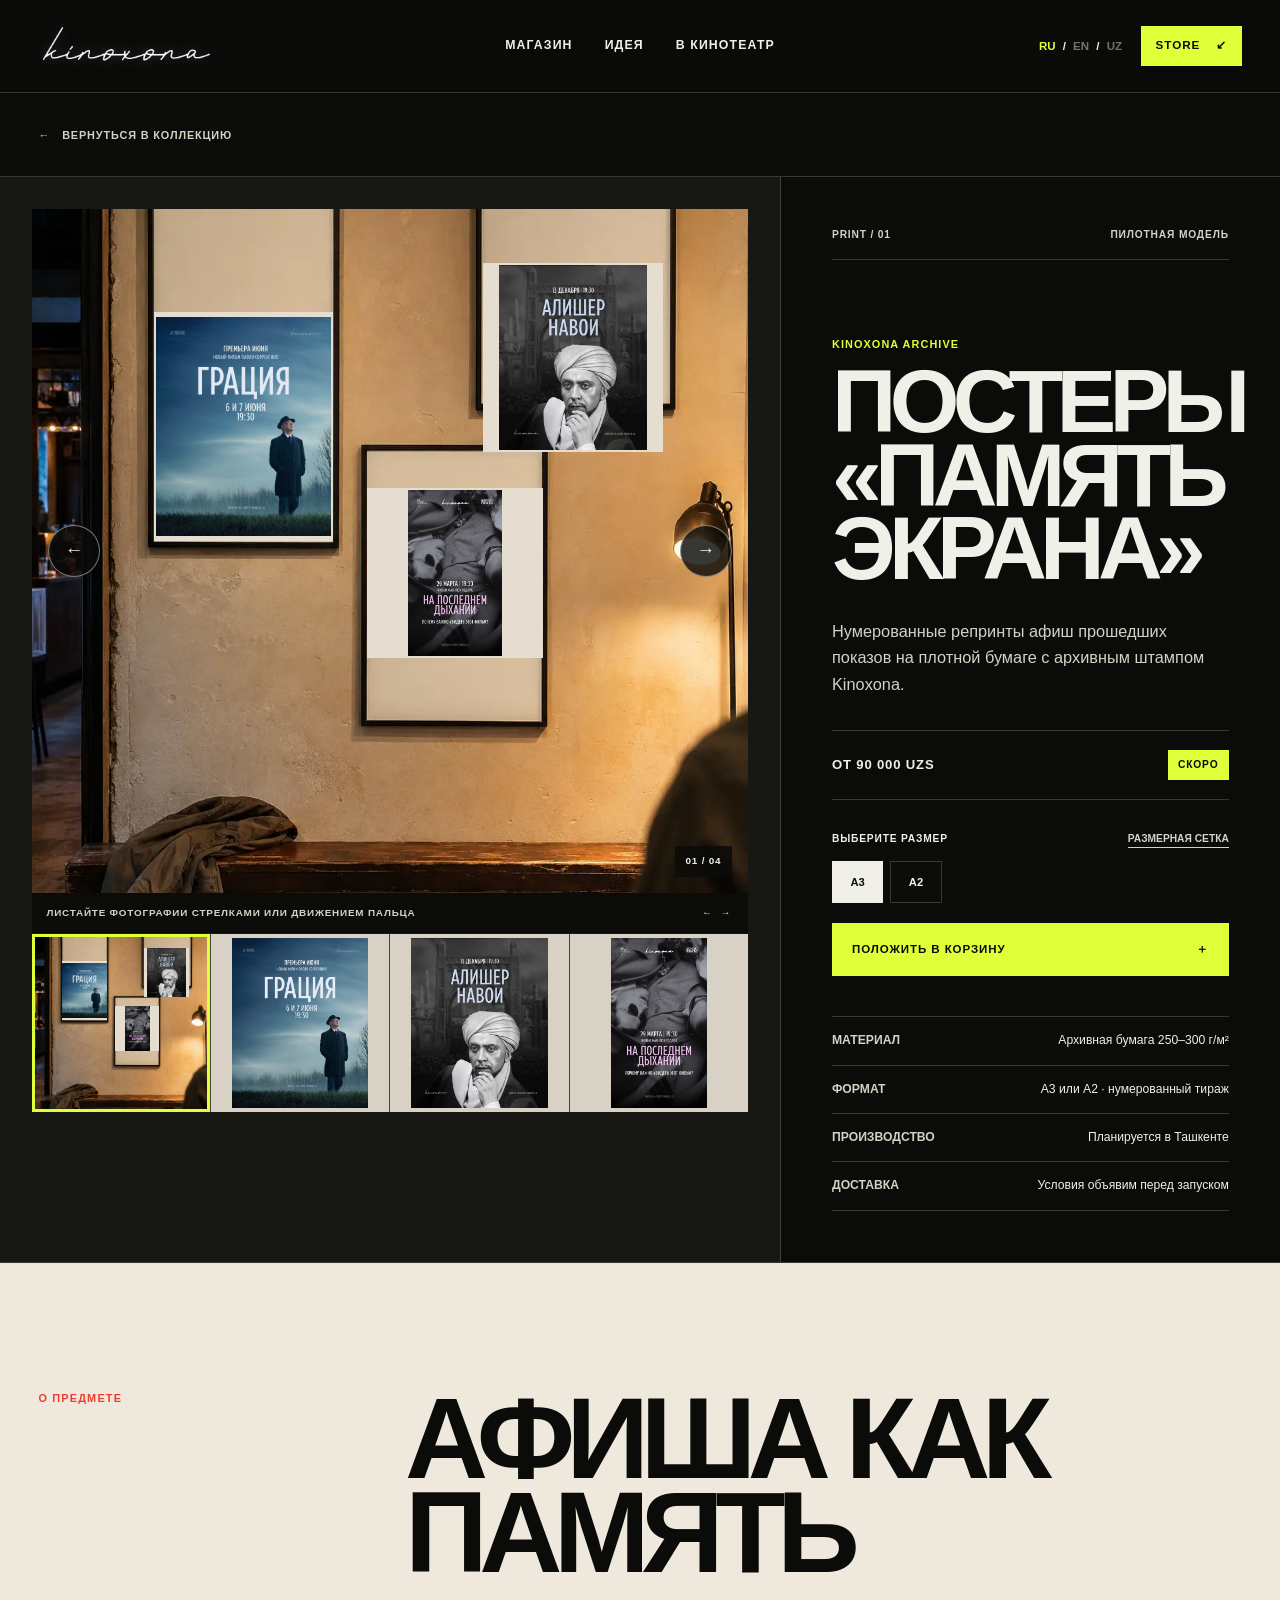
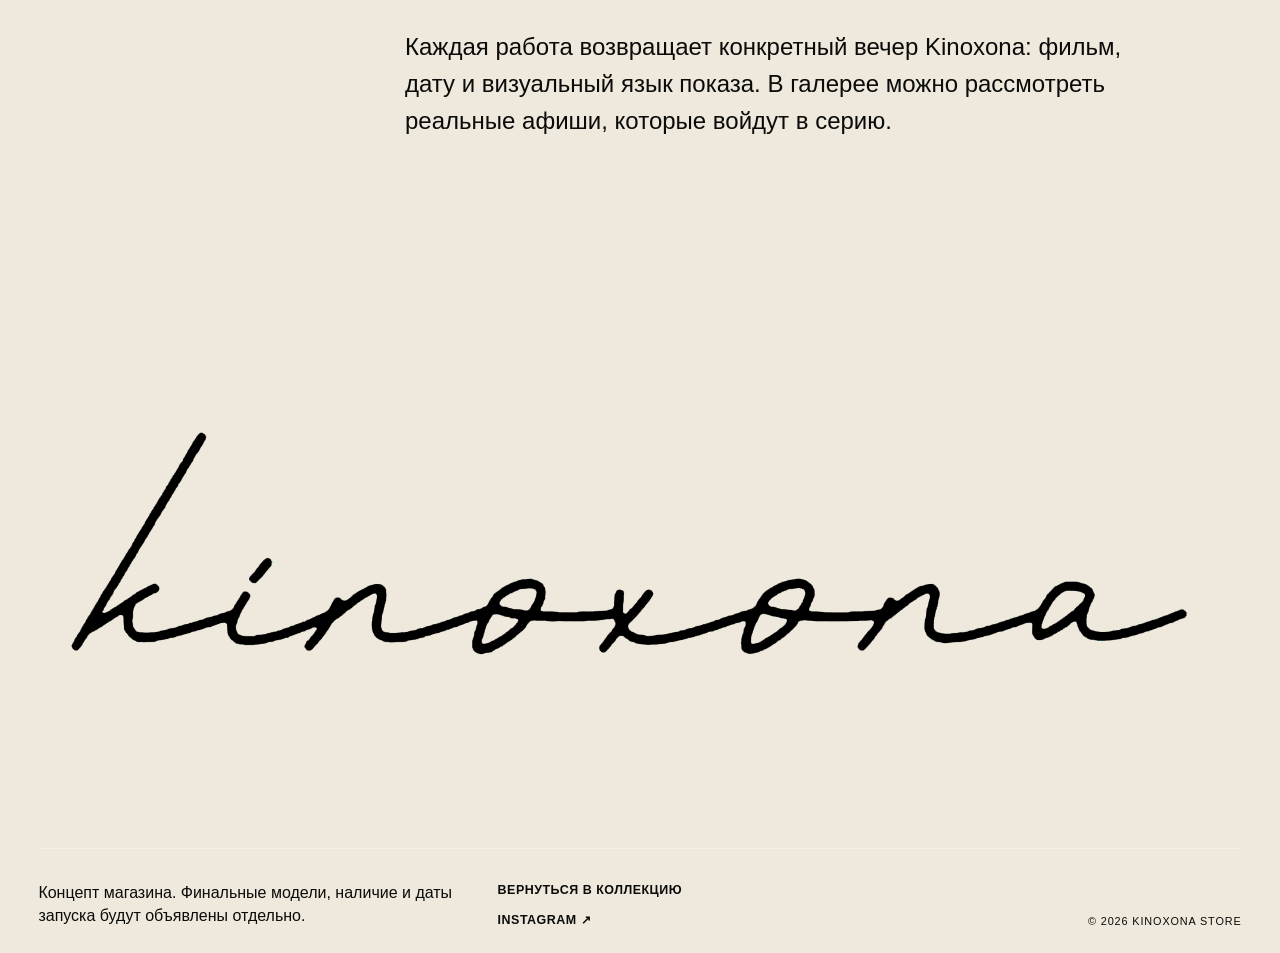
==== commit 218f023d: "Add living poster scenes and product gallery navigation" ====
--- a/product.html
+++ b/product.html
@@ -8,9 +8,9 @@
     <title>Kinoxona Store — товар</title>
     <link rel="icon" href="assets/kinoxona-logo.png" type="image/png" />
     <link rel="stylesheet" href="styles.css" />
-    <link rel="stylesheet" href="store.css?v=20260822-2" />
-    <link rel="stylesheet" href="product.css?v=20260822-1" />
-    <script src="product.js?v=20260822-1" defer></script>
+    <link rel="stylesheet" href="store.css?v=20260822-3" />
+    <link rel="stylesheet" href="product.css?v=20260822-2" />
+    <script src="product.js?v=20260822-2" defer></script>
   </head>
   <body class="store-page product-page">
     <a class="skip-link" href="#product-main" data-i18n="skipContent">К содержанию</a>
@@ -26,7 +26,7 @@
       </button>
 
       <nav class="main-nav" id="product-nav" aria-label="Основная навигация" data-i18n-aria="mainNavigation">
-        <a href="store.html#collection" data-i18n="navStore">Магазин</a>
+        <a href="store.html#collection" data-store-return data-i18n="navStore">Магазин</a>
         <a href="store.html#idea" data-i18n="navIdea">Идея</a>
         <a href="index.html" data-i18n="navCinema">В кинотеатр</a>
       </nav>
@@ -39,7 +39,7 @@
           <span>/</span>
           <button class="language-button" type="button" data-lang="uz">UZ</button>
         </div>
-        <a class="ticket-link" href="store.html#collection">
+        <a class="ticket-link" href="store.html#collection" data-store-return>
           <span data-i18n="backStoreShort">Store</span>
           <span aria-hidden="true">↙</span>
         </a>
@@ -47,17 +47,24 @@
     </header>
 
     <main id="product-main">
-      <a class="product-back" href="store.html#collection">
+      <a class="product-back" href="store.html#collection" data-store-return>
         <span aria-hidden="true">←</span>
         <span data-i18n="backStore">Вернуться в коллекцию</span>
       </a>
 
       <section class="product-detail" aria-labelledby="product-title">
         <div class="product-gallery" aria-label="Галерея товара" data-i18n-aria="galleryLabel">
-          <div class="product-main-image">
-            <img id="product-image" src="" alt="" />
+          <div class="product-main-image" id="product-main-image" tabindex="0" aria-label="Галерея товара" data-i18n-aria="galleryLabel">
+            <div class="product-media" id="product-media"></div>
+            <button class="product-gallery-arrow product-gallery-prev" id="product-gallery-prev" type="button" aria-label="Предыдущее фото" data-i18n-aria="previousImage">
+              <span aria-hidden="true">←</span>
+            </button>
+            <button class="product-gallery-arrow product-gallery-next" id="product-gallery-next" type="button" aria-label="Следующее фото" data-i18n-aria="nextImage">
+              <span aria-hidden="true">→</span>
+            </button>
             <span class="product-image-count" id="product-image-count">01 / 01</span>
           </div>
+          <p class="product-gallery-hint" data-i18n="galleryHint">Листайте фотографии стрелками или движением пальца</p>
           <div class="product-thumbnails" id="product-thumbnails"></div>
         </div>
 
@@ -109,7 +116,7 @@
       <div class="footer-logo"><img src="assets/kinoxona-logo.png" alt="Kinoxona" /></div>
       <p data-i18n="footerCopy">Концепт магазина. Финальные модели, наличие и даты запуска будут объявлены отдельно.</p>
       <div class="footer-links">
-        <a href="store.html#collection" data-i18n="backStore">Вернуться в коллекцию</a>
+        <a href="store.html#collection" data-store-return data-i18n="backStore">Вернуться в коллекцию</a>
         <a href="https://www.instagram.com/kinoxona_tfs/" target="_blank" rel="noreferrer">Instagram ↗</a>
       </div>
       <p class="copyright">© <span id="year"></span> Kinoxona Store</p>
--- a/store.css
+++ b/store.css
@@ -444,37 +444,64 @@
   object-position: center;
 }
 
-.poster-set {
-  min-height: 0;
-  background: var(--store-blue);
-}
-
-.poster-set::before {
+.poster-room {
+  background: #34281f;
+}
+
+.poster-room-backdrop {
   position: absolute;
   z-index: 0;
-  content: "SCREEN MEMORY";
-  inset: 1.5rem auto auto 1.5rem;
-  max-width: 5ch;
-  color: var(--acid);
-  font-family: var(--display);
-  font-size: clamp(4rem, 8vw, 8rem);
-  font-weight: 900;
-  letter-spacing: -0.08em;
-  line-height: 0.78;
-}
-
-.poster-set img {
+  inset: 0;
+  width: 100%;
+  height: 100%;
+  object-fit: cover;
+}
+
+.poster-in-frame {
   position: absolute;
   z-index: 2;
-  width: clamp(7rem, 11vw, 11rem);
-  aspect-ratio: 0.72;
-  object-fit: cover;
-  box-shadow: 0 1.5rem 4rem rgba(0, 0, 0, 0.4);
-}
-
-.poster-set img:nth-child(1) { right: 30%; top: 12%; transform: rotate(-7deg); }
-.poster-set img:nth-child(2) { right: 11%; top: 7%; transform: rotate(5deg); }
-.poster-set img:nth-child(3) { right: 20%; top: 28%; transform: rotate(1deg); }
+  width: auto;
+  height: auto;
+  padding: 0.25%;
+  background: #e8dfcf;
+  object-fit: contain;
+  filter: saturate(0.92) contrast(0.98);
+}
+
+.poster-frame-left {
+  left: 17.1%;
+  top: 15.1%;
+  width: 24.9%;
+  height: 33.5%;
+}
+
+.poster-frame-right {
+  left: 63%;
+  top: 8%;
+  width: 25.2%;
+  height: 27.6%;
+}
+
+.poster-frame-lower {
+  left: 46.8%;
+  top: 40.8%;
+  width: 24.6%;
+  height: 24.9%;
+}
+
+.poster-frame-navoi {
+  left: 32.8%;
+  top: 16.2%;
+  width: 37.7%;
+  height: 36.5%;
+}
+
+.poster-room .edition-mark,
+.poster-room .visual-code {
+  padding: 0.5rem 0.65rem;
+  background: rgba(11, 11, 9, 0.86);
+  color: var(--paper);
+}
 
 .visual-black { background: #070707; }
 .visual-cream { background: var(--store-cream); color: var(--ink); }
@@ -611,35 +638,6 @@
   font-weight: 900;
   letter-spacing: 0.12em;
 }
-
-.heritage-print {
-  background: #a91018;
-}
-
-.heritage-print > img {
-  position: absolute;
-  inset: 7% auto auto 6%;
-  width: 54%;
-  height: 86%;
-  object-fit: contain;
-  filter: none;
-  box-shadow: 0 1.5rem 4rem rgba(0, 0, 0, 0.3);
-}
-
-.heritage-print > div {
-  position: absolute;
-  z-index: 2;
-  right: 6%;
-  bottom: 7%;
-  width: 43%;
-  display: grid;
-  gap: 0.5rem;
-  color: var(--paper);
-  text-align: right;
-}
-
-.heritage-print > div span { font-size: 0.58rem; font-weight: 900; letter-spacing: 0.12em; }
-.heritage-print > div strong { font-family: var(--display); font-size: clamp(5rem, 11vw, 9rem); letter-spacing: -0.08em; line-height: 0.7; }
 
 .zine-mock {
   position: absolute;
@@ -767,12 +765,6 @@
   .product-card { grid-template-rows: auto 1fr; }
   .product-card-wide { grid-template-rows: minmax(29rem, 1fr) auto; }
   .product-visual { min-height: 0; }
-  .poster-set { min-height: 29rem; }
-  .poster-set::before { font-size: 3.7rem; }
-  .poster-set img { width: 9rem; }
-  .poster-set img:nth-child(1) { right: 42%; }
-  .poster-set img:nth-child(2) { right: 6%; }
-  .poster-set img:nth-child(3) { right: 23%; top: 34%; }
   .product-info { min-height: 19rem; }
   .product-info h3 { font-size: clamp(2.7rem, 13vw, 4.5rem); }
   .tee-mock,
@@ -780,8 +772,6 @@
   .cap-mock { width: 62%; }
   .tote-mock,
   .zine-mock { width: 58%; }
-  .heritage-print > img { width: 63%; }
-  .heritage-print > div { width: 46%; }
 }
 
 @media (prefers-reduced-motion: reduce) {
--- a/product.css
+++ b/product.css
@@ -40,17 +40,60 @@
 .product-main-image {
   position: relative;
   min-height: min(72rem, 76svh);
+  overflow: hidden;
+  background: #ded8cd;
+  touch-action: pan-y;
+}
+
+.product-media {
+  position: absolute;
+  inset: 0;
+}
+
+.product-media > img {
+  width: 100%;
+  height: 100%;
+  object-fit: contain;
+}
+
+.product-interior-scene {
+  position: relative;
+  width: 100%;
+  height: 100%;
+  overflow: hidden;
+}
+
+.product-gallery-arrow {
+  position: absolute;
+  z-index: 7;
+  top: 50%;
+  width: 3.25rem;
+  height: 3.25rem;
   display: grid;
   place-items: center;
-  overflow: hidden;
-  background: #ded8cd;
-}
-
-.product-main-image img {
-  width: 100%;
-  height: 100%;
-  max-height: min(72rem, 76svh);
-  object-fit: contain;
+  padding: 0;
+  border: 1px solid rgba(255, 255, 255, 0.44);
+  border-radius: 50%;
+  background: rgba(11, 11, 9, 0.82);
+  color: var(--paper);
+  font-size: 1.15rem;
+  cursor: pointer;
+  transform: translateY(-50%);
+  transition: background-color 180ms ease, color 180ms ease, border-color 180ms ease;
+}
+
+.product-gallery-prev { left: 1rem; }
+.product-gallery-next { right: 1rem; }
+
+.product-gallery-arrow:hover,
+.product-gallery-arrow:focus-visible {
+  border-color: var(--acid);
+  background: var(--acid);
+  color: var(--ink);
+}
+
+.product-gallery-arrow[hidden] {
+  display: none;
 }
 
 .product-image-count {
@@ -65,6 +108,31 @@
   letter-spacing: 0.08em;
 }
 
+.product-gallery-hint {
+  display: flex;
+  align-items: center;
+  justify-content: space-between;
+  gap: 1rem;
+  margin: 0;
+  padding: 0.8rem 0.9rem;
+  background: var(--ink);
+  color: var(--paper-muted);
+  font-size: 0.62rem;
+  font-weight: 800;
+  letter-spacing: 0.08em;
+  text-transform: uppercase;
+}
+
+.product-gallery-hint::after {
+  content: "←  →";
+  color: var(--acid);
+  letter-spacing: 0.3em;
+}
+
+.product-gallery-hint[hidden] {
+  display: none;
+}
+
 .product-thumbnails {
   display: grid;
   grid-template-columns: repeat(4, minmax(0, 1fr));
@@ -83,7 +151,7 @@
   cursor: pointer;
 }
 
-.product-thumbnail img {
+.product-thumbnail > img {
   width: 100%;
   height: 100%;
   padding: 0.25rem;
@@ -92,10 +160,19 @@
   transition: filter 180ms ease, transform 220ms ease;
 }
 
-.product-thumbnail:hover img,
-.product-thumbnail.is-active img {
+.product-thumbnail:hover > img,
+.product-thumbnail.is-active > img {
   filter: saturate(1);
   transform: scale(1.035);
+}
+
+.product-thumbnail .product-interior-scene {
+  position: absolute;
+  inset: 0;
+}
+
+.product-thumbnail .poster-in-frame {
+  padding: 0;
 }
 
 .product-thumbnail.is-active::after {
@@ -331,7 +408,10 @@
   .product-back { margin-top: 7rem; }
   .product-gallery { padding: 0.75rem; }
   .product-main-image { min-height: 32rem; }
-  .product-main-image img { max-height: 36rem; }
+  .product-gallery-arrow { width: 2.8rem; height: 2.8rem; }
+  .product-gallery-prev { left: 0.65rem; }
+  .product-gallery-next { right: 0.65rem; }
+  .product-gallery-hint { font-size: 0.56rem; }
   .product-thumbnails { grid-template-columns: repeat(3, minmax(0, 1fr)); }
   .product-summary { padding: 2rem var(--page-pad) 3rem; }
   .product-summary h1 { font-size: clamp(4rem, 18vw, 6.2rem); }
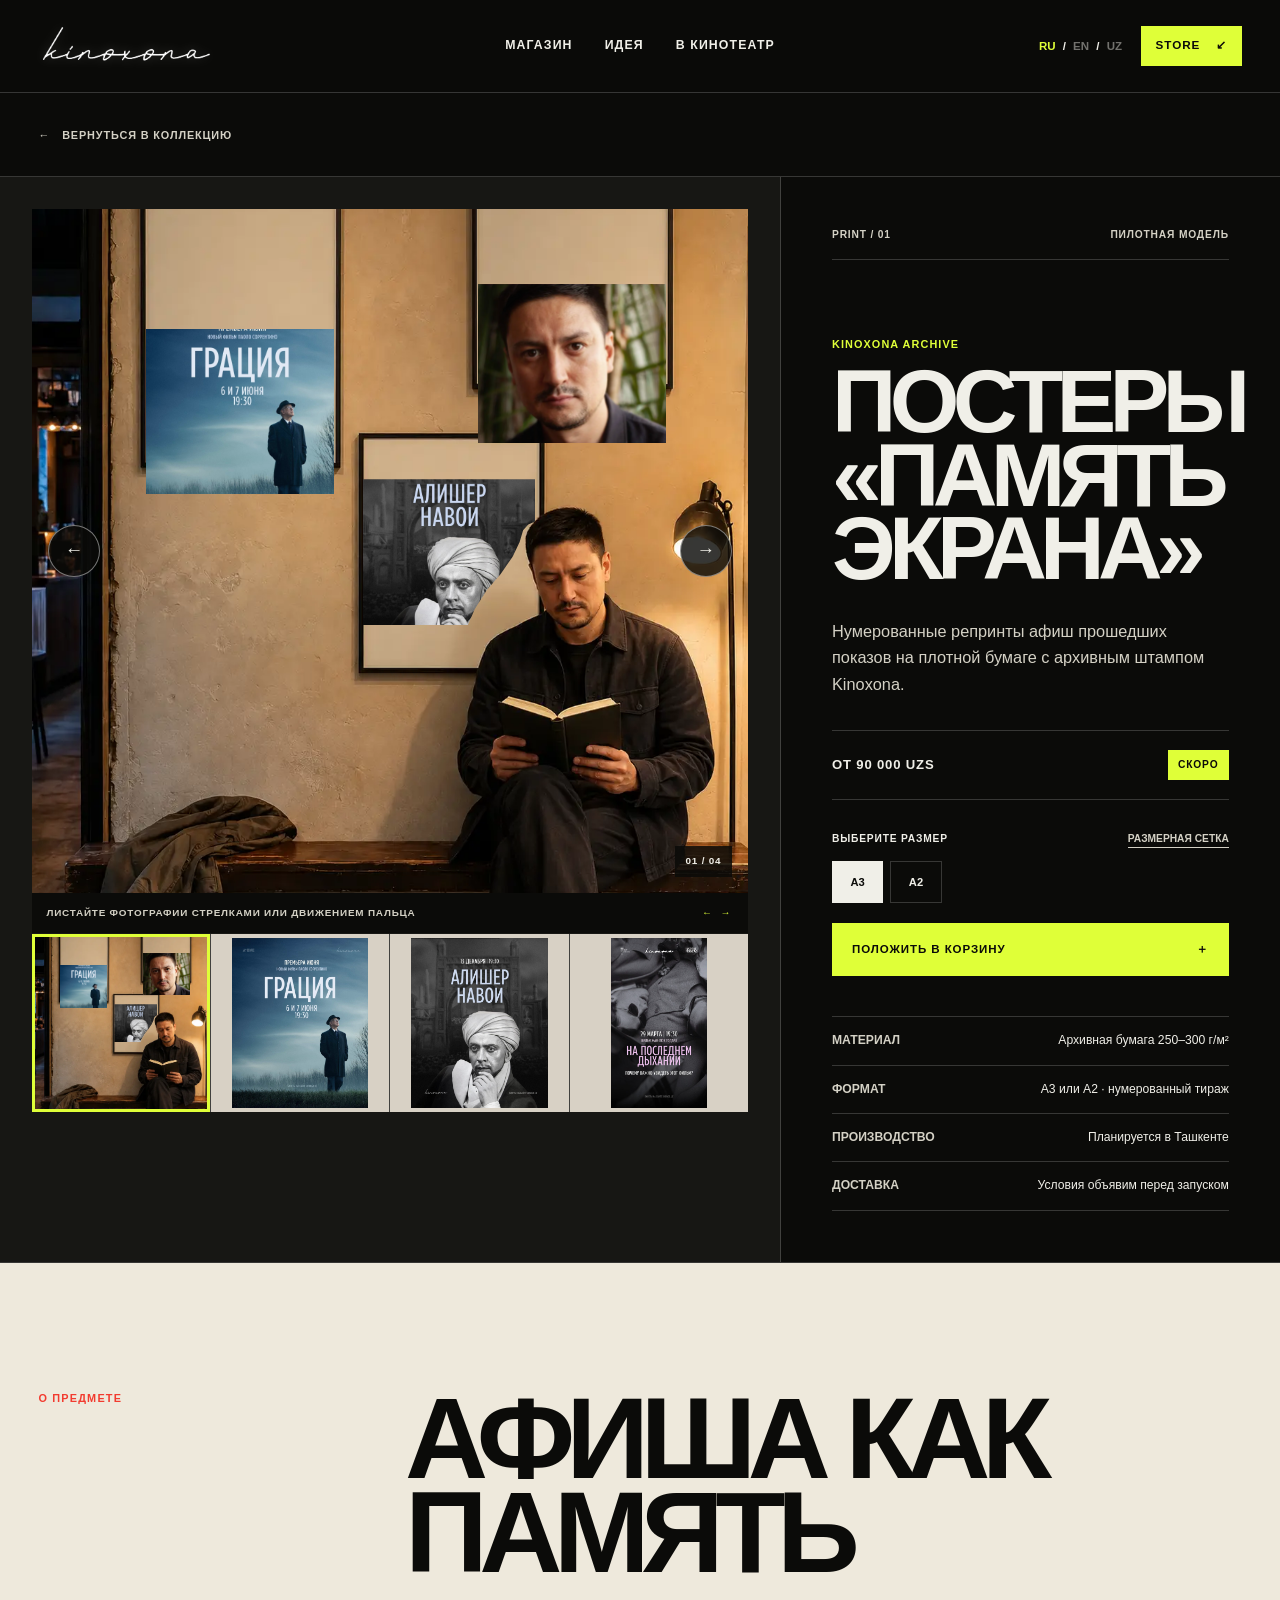
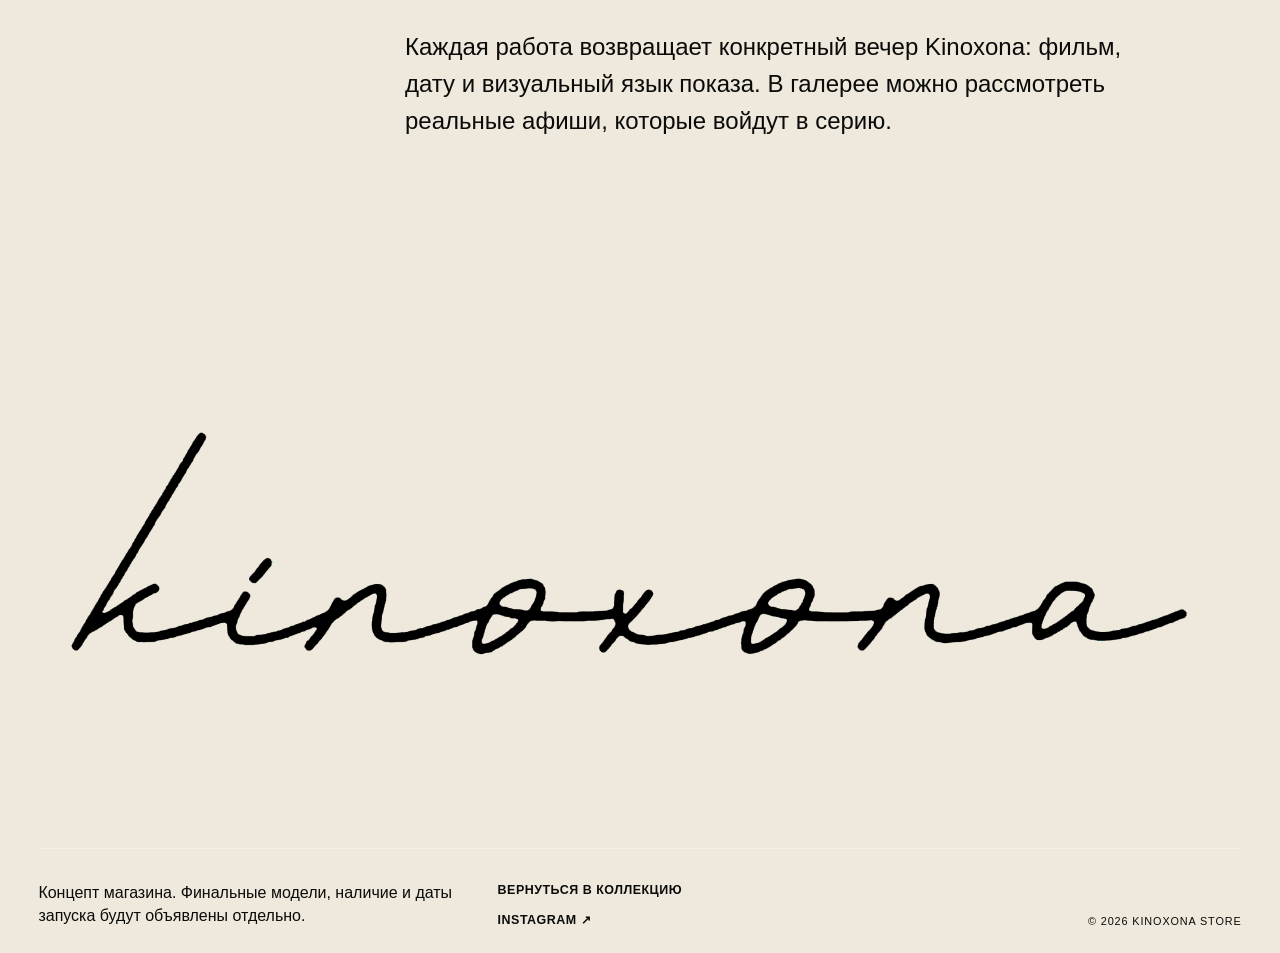
==== commit be60fb95: "Добавить пасхалку в магазин и обновить фото кепки" ====
--- a/product.html
+++ b/product.html
@@ -8,9 +8,9 @@
     <title>Kinoxona Store — товар</title>
     <link rel="icon" href="assets/kinoxona-logo.png" type="image/png" />
     <link rel="stylesheet" href="styles.css" />
-    <link rel="stylesheet" href="store.css?v=20260822-3" />
+    <link rel="stylesheet" href="store.css?v=20260822-4" />
     <link rel="stylesheet" href="product.css?v=20260822-2" />
-    <script src="product.js?v=20260822-2" defer></script>
+    <script src="product.js?v=20260822-3" defer></script>
   </head>
   <body class="store-page product-page">
     <a class="skip-link" href="#product-main" data-i18n="skipContent">К содержанию</a>
--- a/store.css
+++ b/store.css
@@ -435,7 +435,7 @@
 .catalog-sestra-tee { --catalog-image: url("assets/store-sestra-tee-commerce.webp"); }
 .catalog-sestra-hoodie { --catalog-image: url("assets/store-sestra-hoodie-commerce.webp"); }
 .catalog-sestra-tote { --catalog-image: url("assets/store-sestra-tote-commerce.webp"); }
-.catalog-sestra-cap { --catalog-image: url("assets/store-sestra-cap-commerce.webp"); }
+.catalog-sestra-cap { --catalog-image: url("assets/store-sestra-cap-commerce-v2.webp"); }
 
 .catalog-zine .lifestyle-image {
   inset: 0;
@@ -462,31 +462,36 @@
   z-index: 2;
   width: auto;
   height: auto;
-  padding: 0.25%;
-  background: #e8dfcf;
-  object-fit: contain;
+  padding: 0;
+  background: transparent;
+  object-fit: cover;
   filter: saturate(0.92) contrast(0.98);
 }
 
 .poster-frame-left {
-  left: 17.1%;
-  top: 15.1%;
-  width: 24.9%;
-  height: 33.5%;
+  left: 15.9%;
+  top: 17.55%;
+  width: 26.35%;
+  height: 24.15%;
 }
 
 .poster-frame-right {
-  left: 63%;
-  top: 8%;
-  width: 25.2%;
-  height: 27.6%;
+  left: 62.3%;
+  top: 10.95%;
+  width: 26.3%;
+  height: 23.3%;
 }
 
 .poster-frame-lower {
-  left: 46.8%;
-  top: 40.8%;
-  width: 24.6%;
-  height: 24.9%;
+  left: 46.2%;
+  top: 39.55%;
+  width: 24.1%;
+  height: 21.3%;
+  clip-path: polygon(0 0, 100% 0, 100% 29%, 96% 31%, 93% 35%, 91% 43%, 87% 53%, 80% 65%, 72% 76%, 65% 89%, 61% 100%, 0 100%);
+}
+
+.poster-easter-portrait {
+  object-position: 50% 44%;
 }
 
 .poster-frame-navoi {
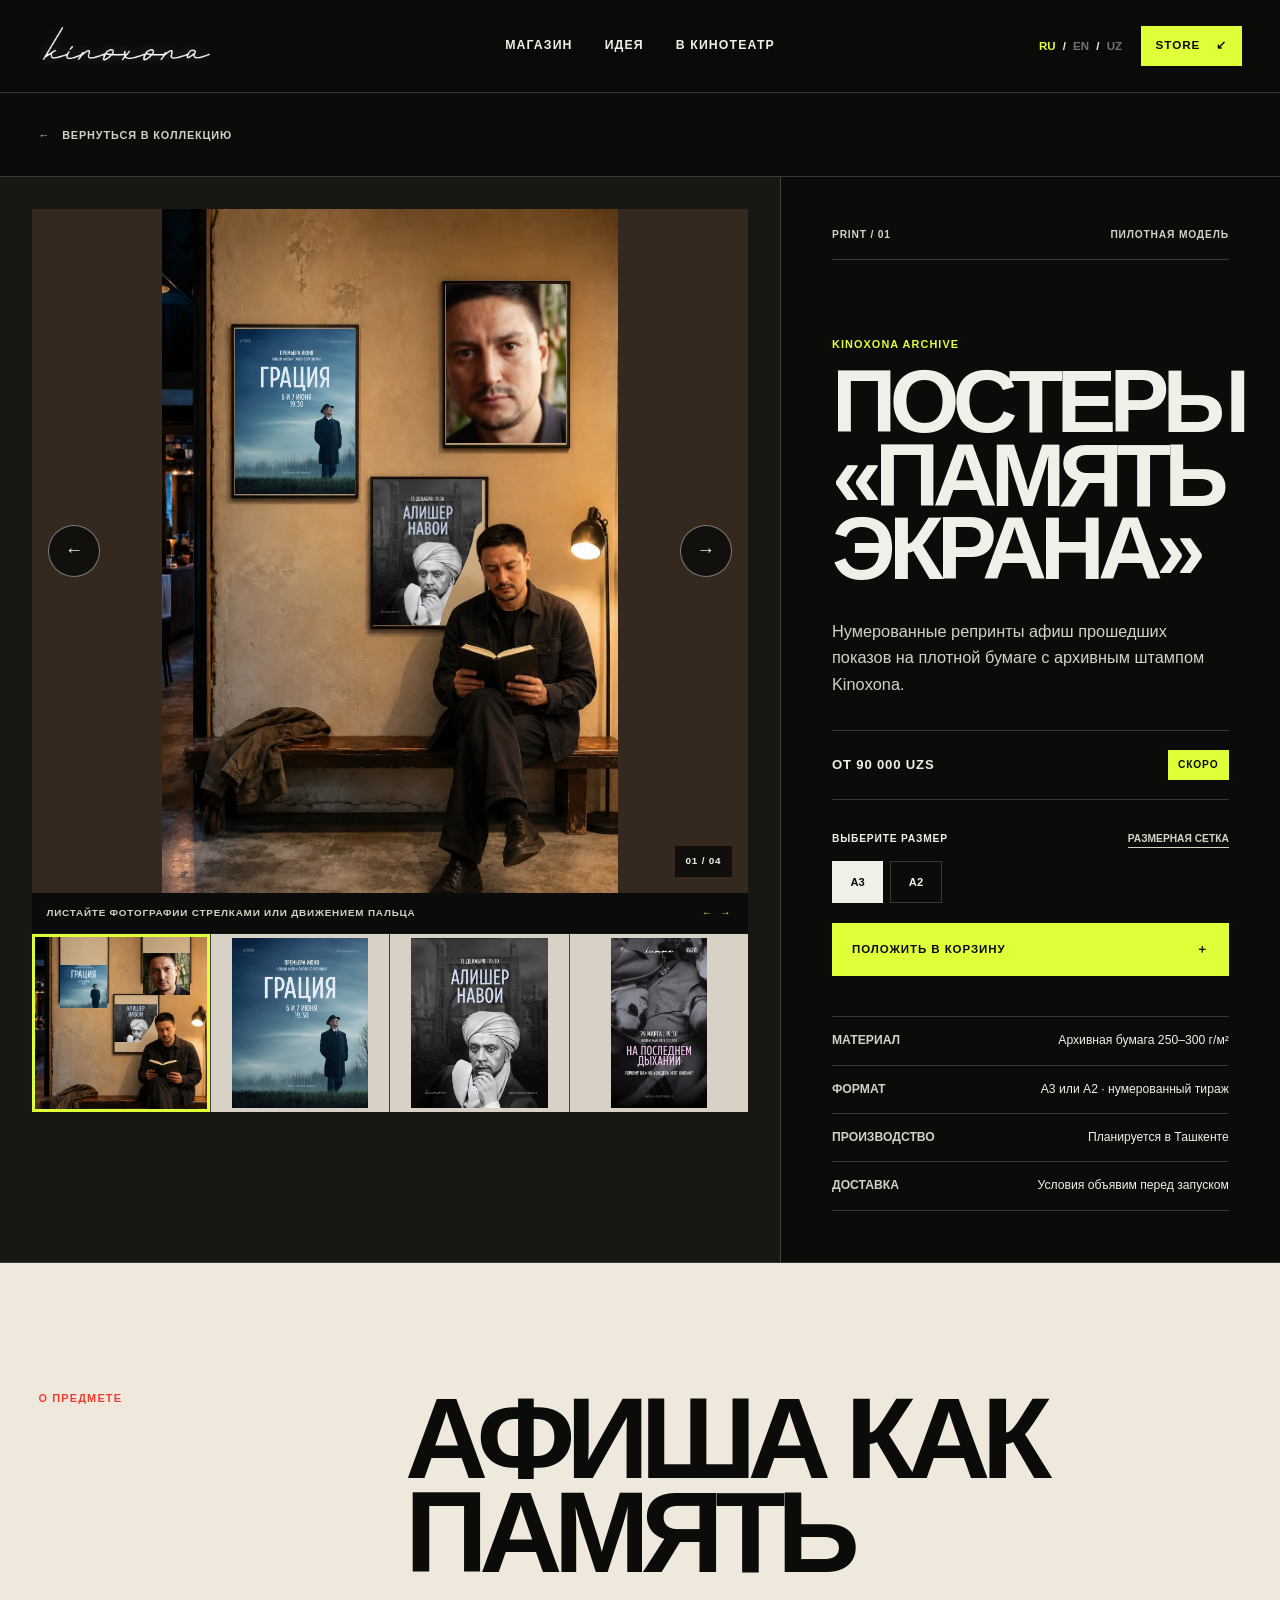
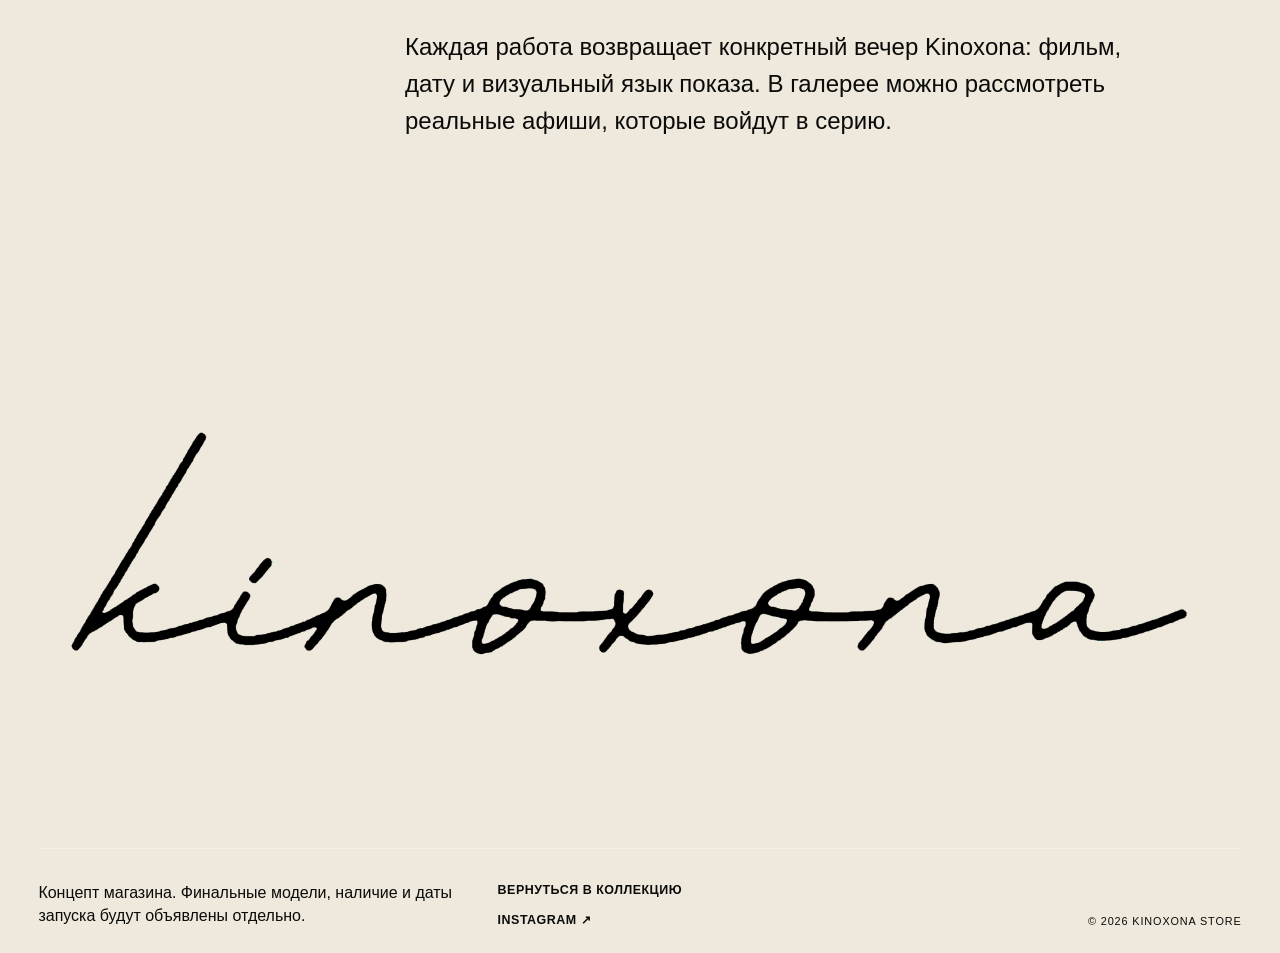
==== commit cffbf9fd: "Сохранить пропорции постерной сцены в карточке товара" ====
--- a/product.html
+++ b/product.html
@@ -9,7 +9,7 @@
     <link rel="icon" href="assets/kinoxona-logo.png" type="image/png" />
     <link rel="stylesheet" href="styles.css" />
     <link rel="stylesheet" href="store.css?v=20260822-4" />
-    <link rel="stylesheet" href="product.css?v=20260822-2" />
+    <link rel="stylesheet" href="product.css?v=20260822-3" />
     <script src="product.js?v=20260822-3" defer></script>
   </head>
   <body class="store-page product-page">
--- a/product.css
+++ b/product.css
@@ -48,6 +48,20 @@
 .product-media {
   position: absolute;
   inset: 0;
+}
+
+.product-media:has(> .product-interior-scene.poster-room-set) {
+  display: flex;
+  justify-content: center;
+  background: #34281f;
+}
+
+.product-media > .product-interior-scene.poster-room-set {
+  width: auto;
+  max-width: 100%;
+  height: 100%;
+  flex: 0 0 auto;
+  aspect-ratio: 1023 / 1537;
 }
 
 .product-media > img {
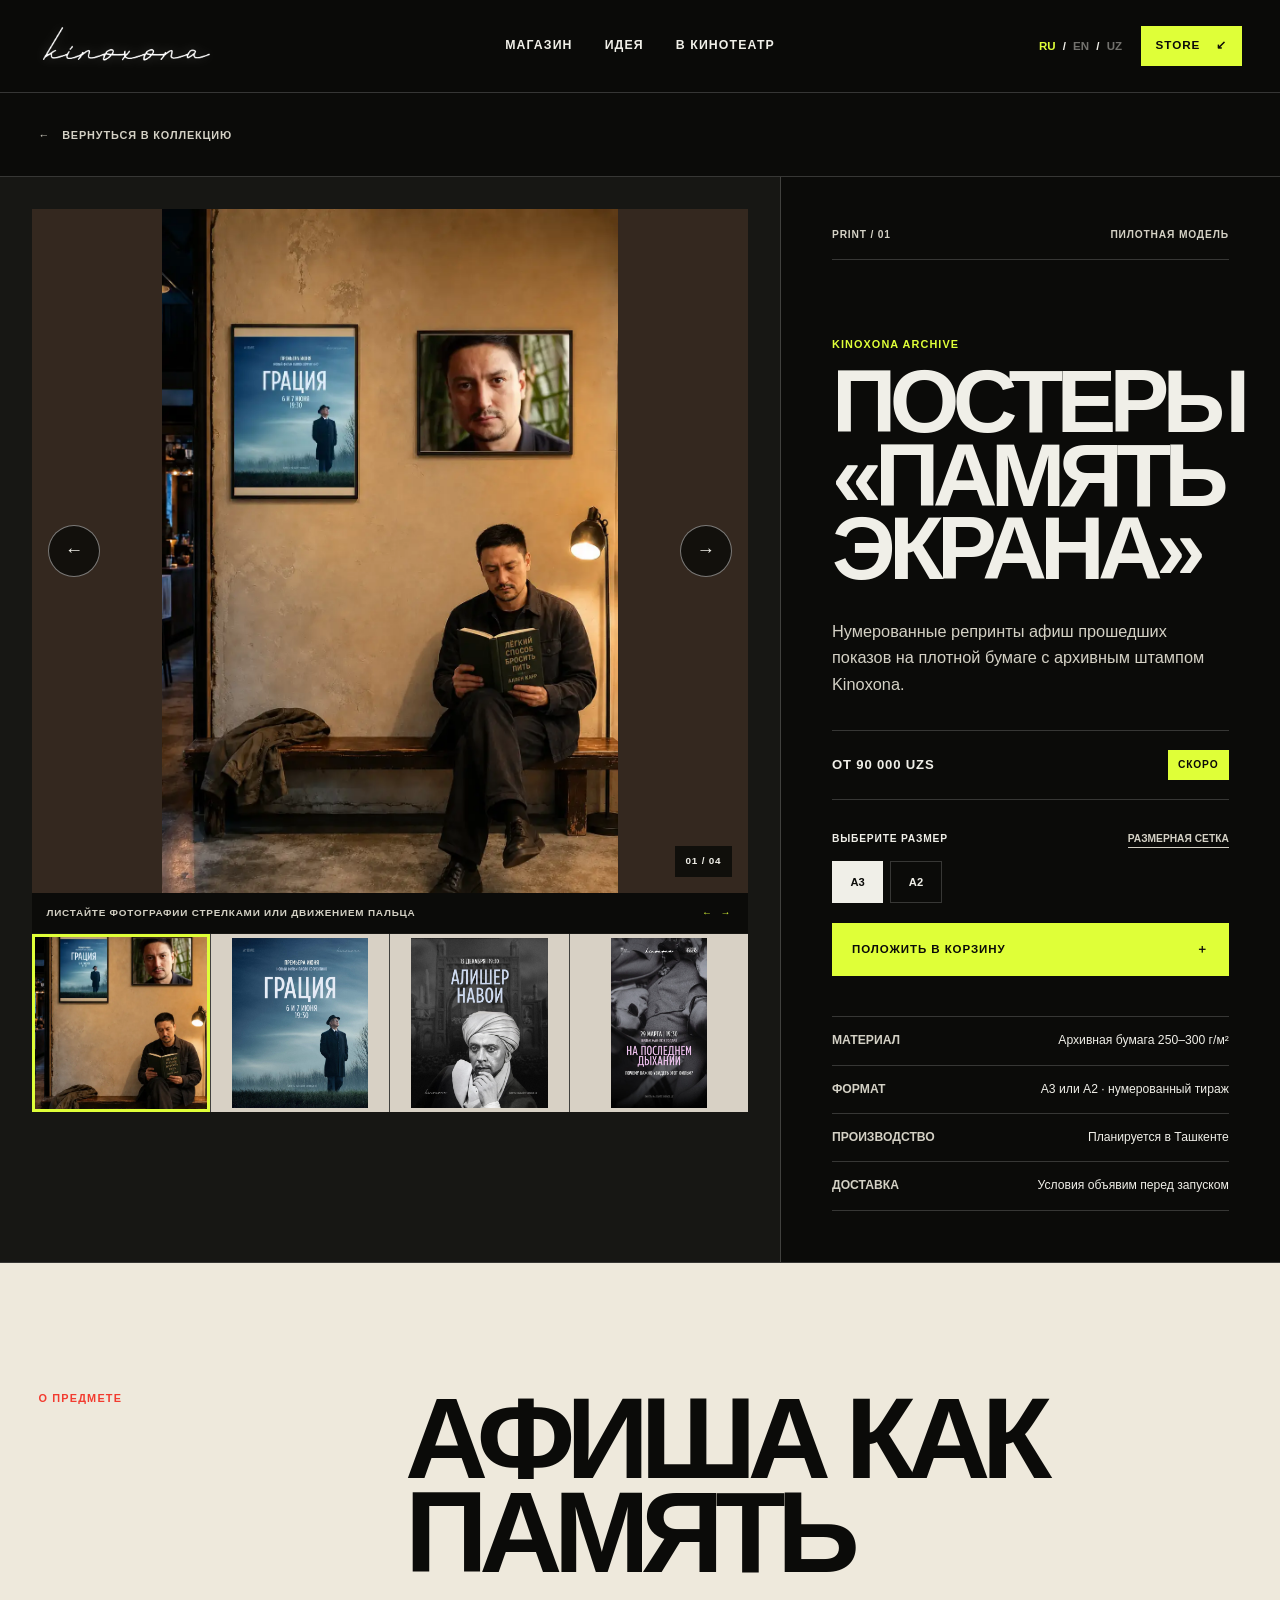
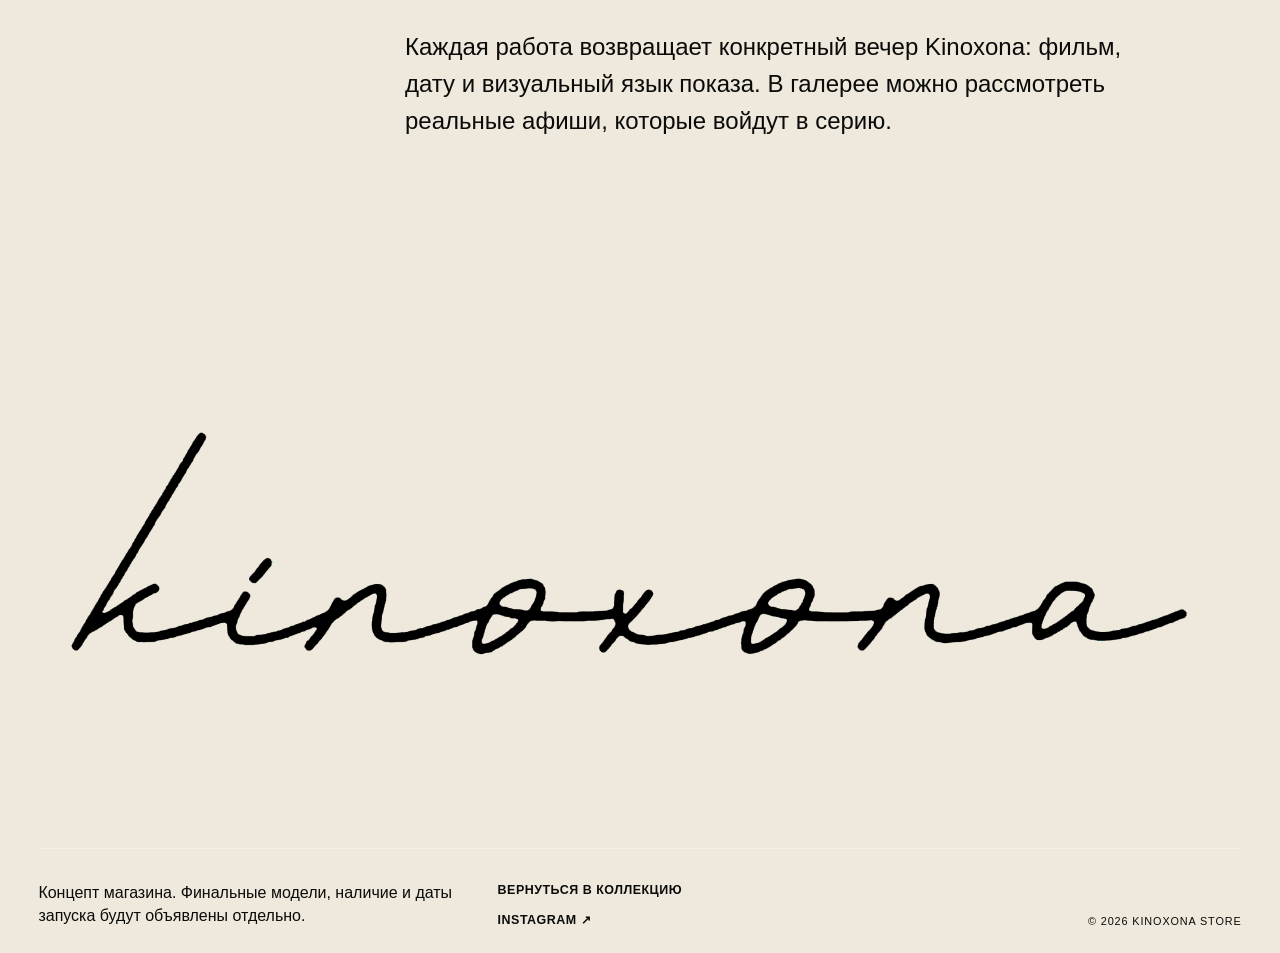
==== commit 22a30210: "Пересобрать постерные сцены без наложений" ====
--- a/product.html
+++ b/product.html
@@ -8,9 +8,9 @@
     <title>Kinoxona Store — товар</title>
     <link rel="icon" href="assets/kinoxona-logo.png" type="image/png" />
     <link rel="stylesheet" href="styles.css" />
-    <link rel="stylesheet" href="store.css?v=20260822-4" />
-    <link rel="stylesheet" href="product.css?v=20260822-3" />
-    <script src="product.js?v=20260822-3" defer></script>
+    <link rel="stylesheet" href="store.css?v=20260822-5" />
+    <link rel="stylesheet" href="product.css?v=20260822-4" />
+    <script src="product.js?v=20260822-4" defer></script>
   </head>
   <body class="store-page product-page">
     <a class="skip-link" href="#product-main" data-i18n="skipContent">К содержанию</a>
--- a/store.css
+++ b/store.css
@@ -455,50 +455,6 @@
   width: 100%;
   height: 100%;
   object-fit: cover;
-}
-
-.poster-in-frame {
-  position: absolute;
-  z-index: 2;
-  width: auto;
-  height: auto;
-  padding: 0;
-  background: transparent;
-  object-fit: cover;
-  filter: saturate(0.92) contrast(0.98);
-}
-
-.poster-frame-left {
-  left: 15.9%;
-  top: 17.55%;
-  width: 26.35%;
-  height: 24.15%;
-}
-
-.poster-frame-right {
-  left: 62.3%;
-  top: 10.95%;
-  width: 26.3%;
-  height: 23.3%;
-}
-
-.poster-frame-lower {
-  left: 46.2%;
-  top: 39.55%;
-  width: 24.1%;
-  height: 21.3%;
-  clip-path: polygon(0 0, 100% 0, 100% 29%, 96% 31%, 93% 35%, 91% 43%, 87% 53%, 80% 65%, 72% 76%, 65% 89%, 61% 100%, 0 100%);
-}
-
-.poster-easter-portrait {
-  object-position: 50% 44%;
-}
-
-.poster-frame-navoi {
-  left: 32.8%;
-  top: 16.2%;
-  width: 37.7%;
-  height: 36.5%;
 }
 
 .poster-room .edition-mark,
--- a/product.css
+++ b/product.css
@@ -50,13 +50,13 @@
   inset: 0;
 }
 
-.product-media:has(> .product-interior-scene.poster-room-set) {
+.product-media:has(> .product-interior-scene.poster-room) {
   display: flex;
   justify-content: center;
   background: #34281f;
 }
 
-.product-media > .product-interior-scene.poster-room-set {
+.product-media > .product-interior-scene.poster-room {
   width: auto;
   max-width: 100%;
   height: 100%;
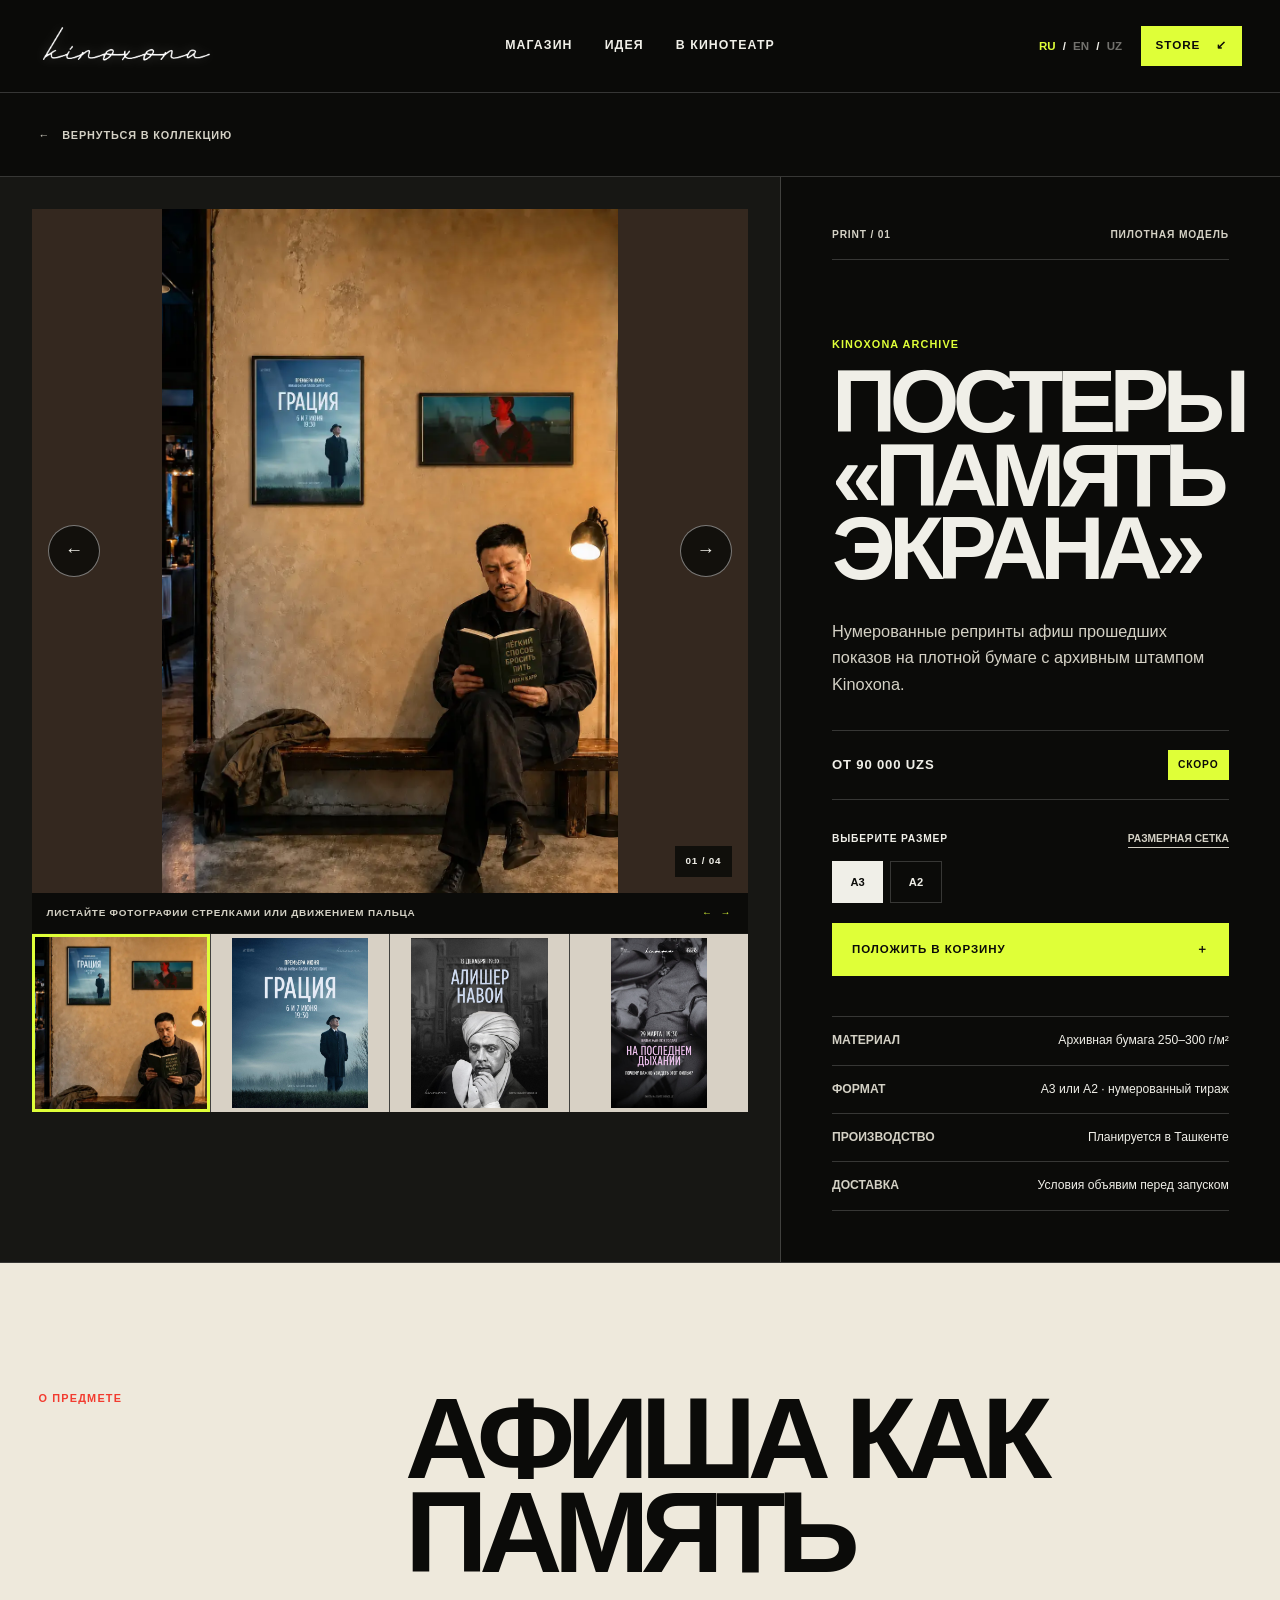
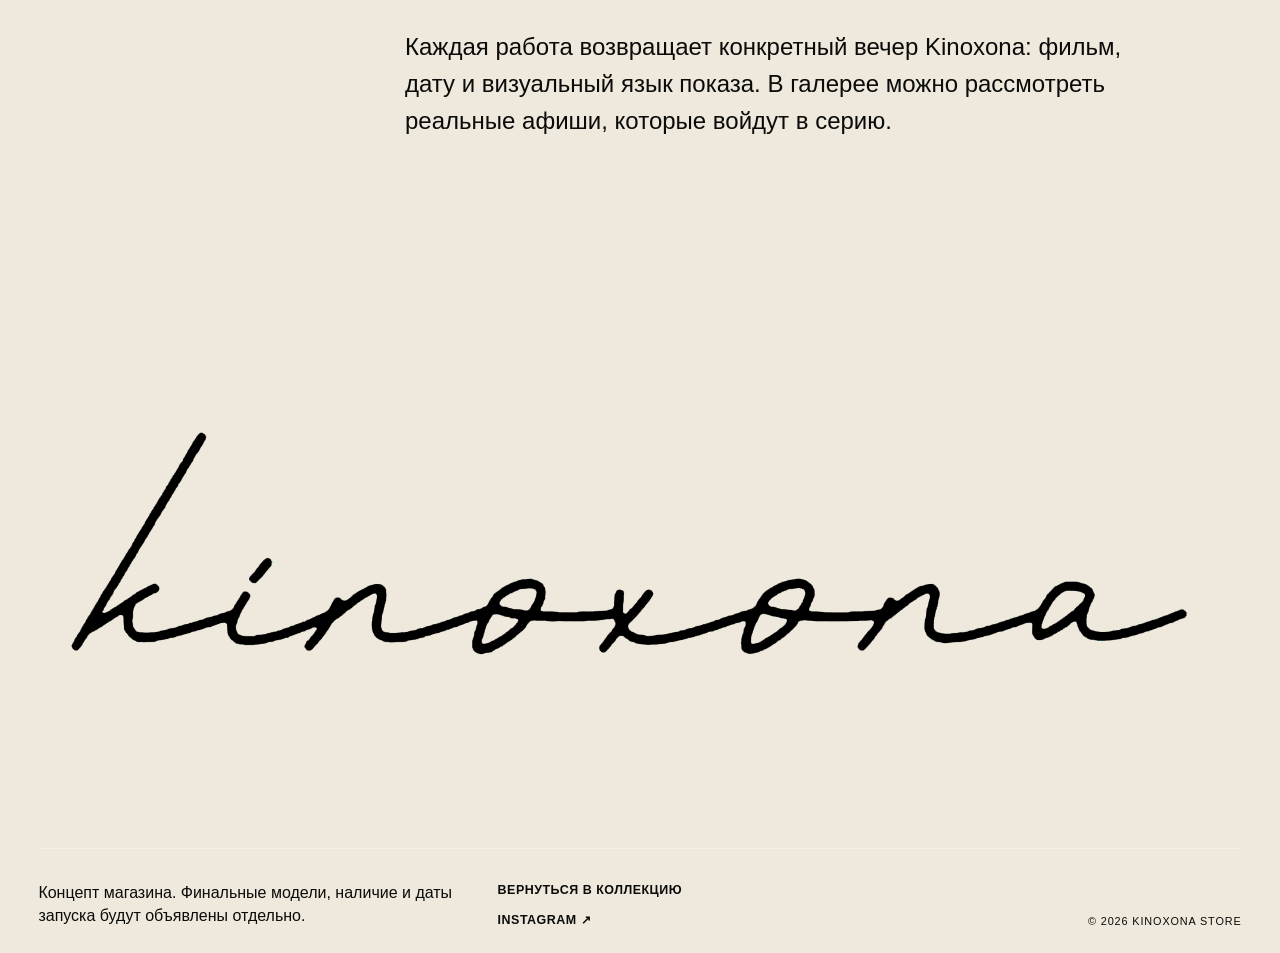
==== commit d167825e: "Доработать стекло и свет на постерных сценах" ====
--- a/product.html
+++ b/product.html
@@ -10,7 +10,7 @@
     <link rel="stylesheet" href="styles.css" />
     <link rel="stylesheet" href="store.css?v=20260822-5" />
     <link rel="stylesheet" href="product.css?v=20260822-4" />
-    <script src="product.js?v=20260822-4" defer></script>
+    <script src="product.js?v=20260822-5" defer></script>
   </head>
   <body class="store-page product-page">
     <a class="skip-link" href="#product-main" data-i18n="skipContent">К содержанию</a>
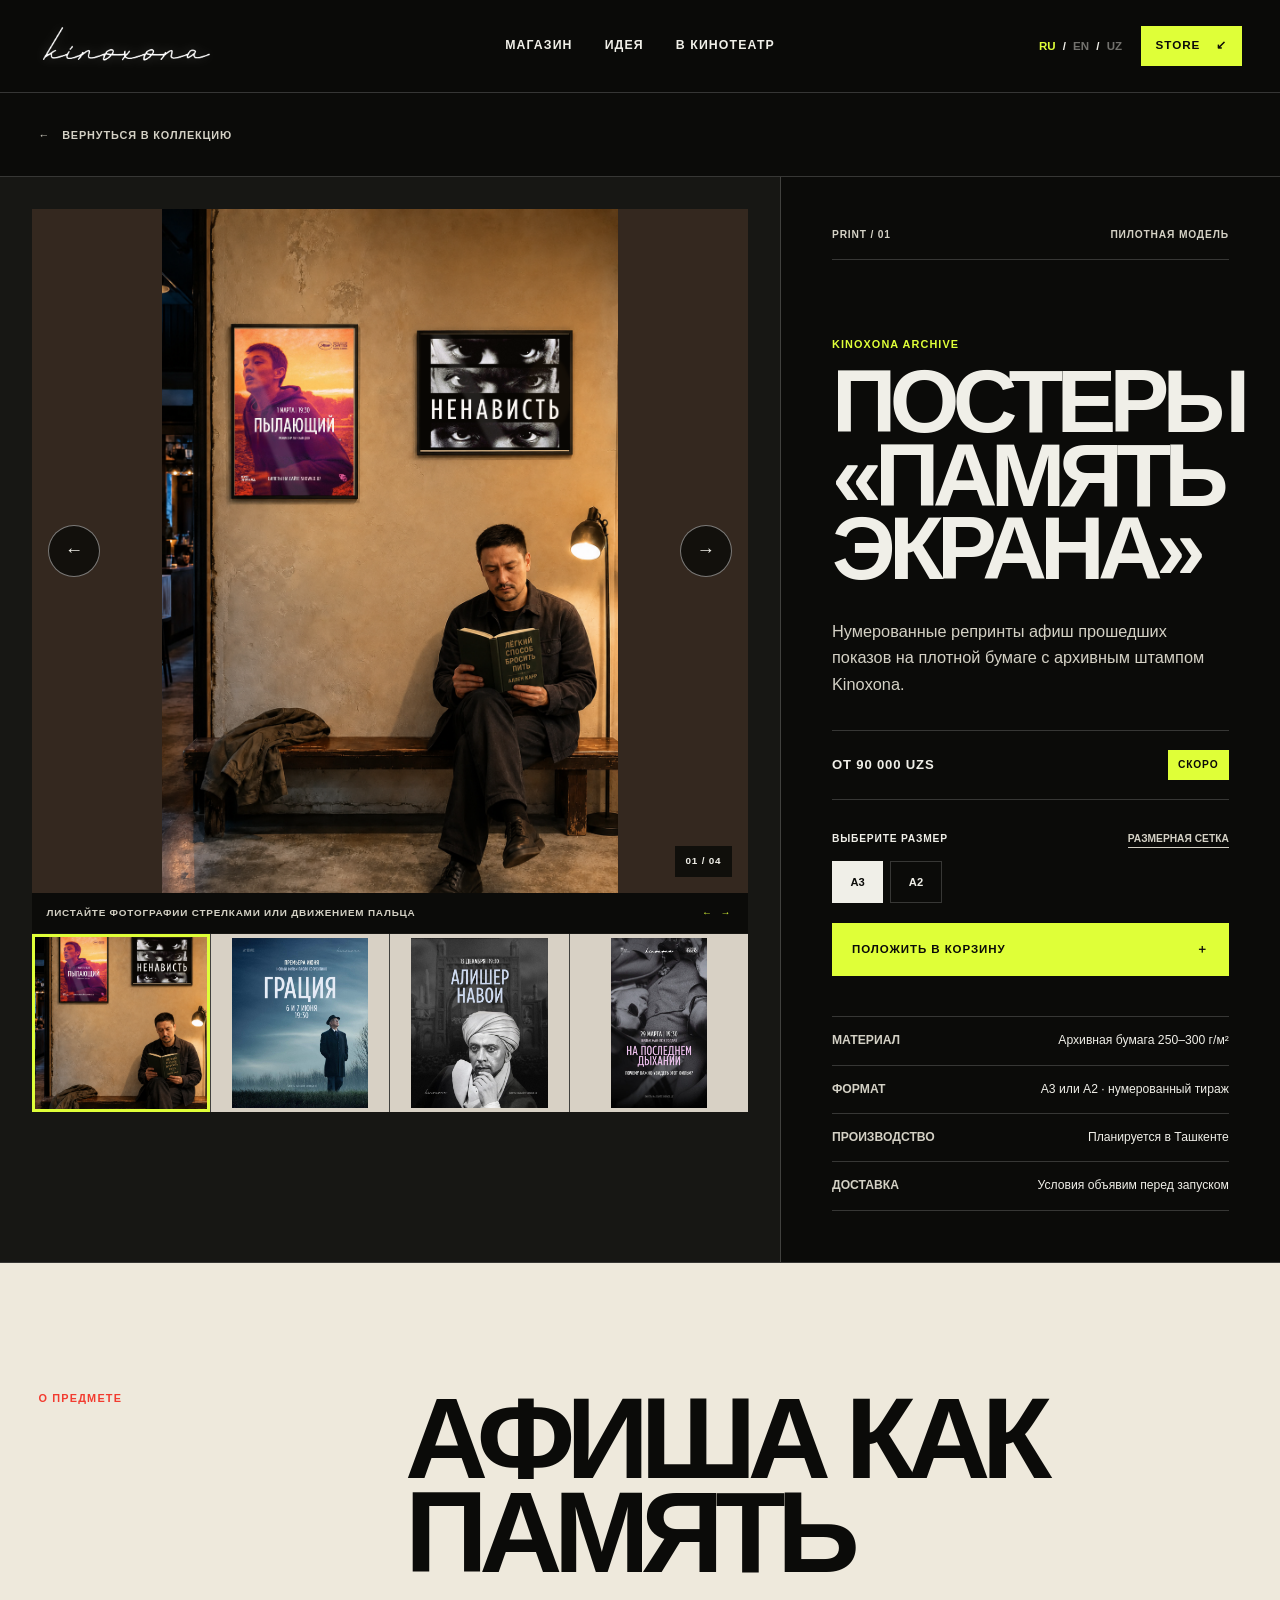
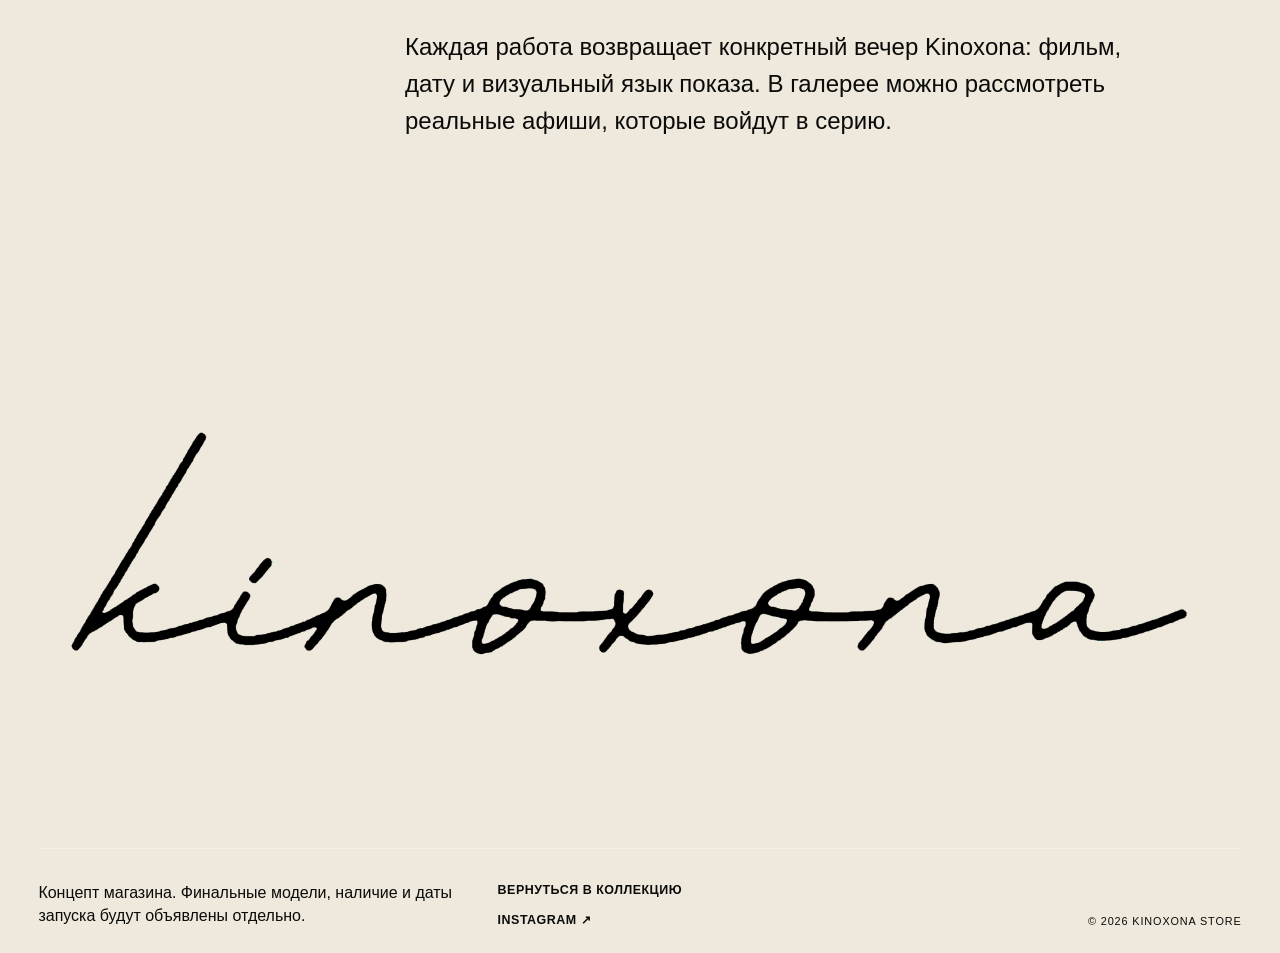
==== commit 793dc1a8: "Вернуть исходное качество постерной сцены" ====
--- a/product.html
+++ b/product.html
@@ -10,7 +10,7 @@
     <link rel="stylesheet" href="styles.css" />
     <link rel="stylesheet" href="store.css?v=20260822-5" />
     <link rel="stylesheet" href="product.css?v=20260822-4" />
-    <script src="product.js?v=20260822-5" defer></script>
+    <script src="product.js?v=20260822-6" defer></script>
   </head>
   <body class="store-page product-page">
     <a class="skip-link" href="#product-main" data-i18n="skipContent">К содержанию</a>
